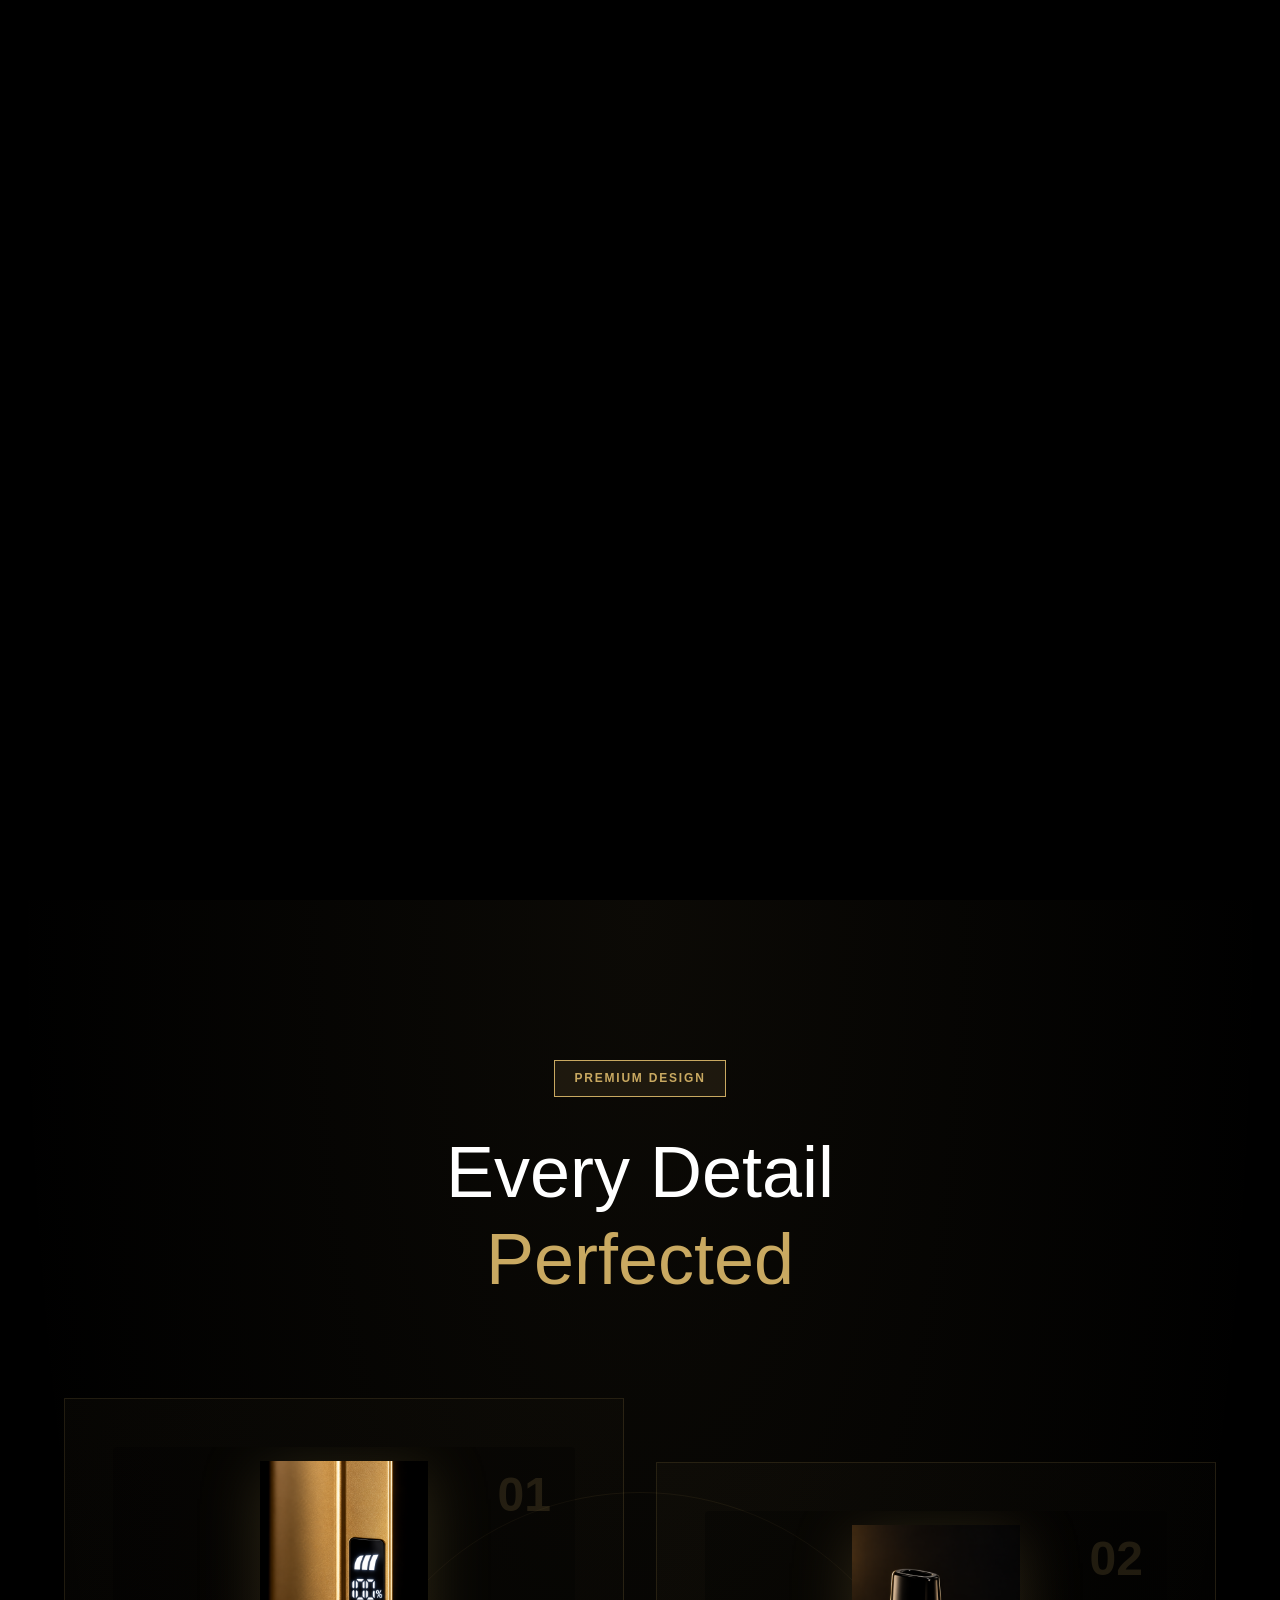
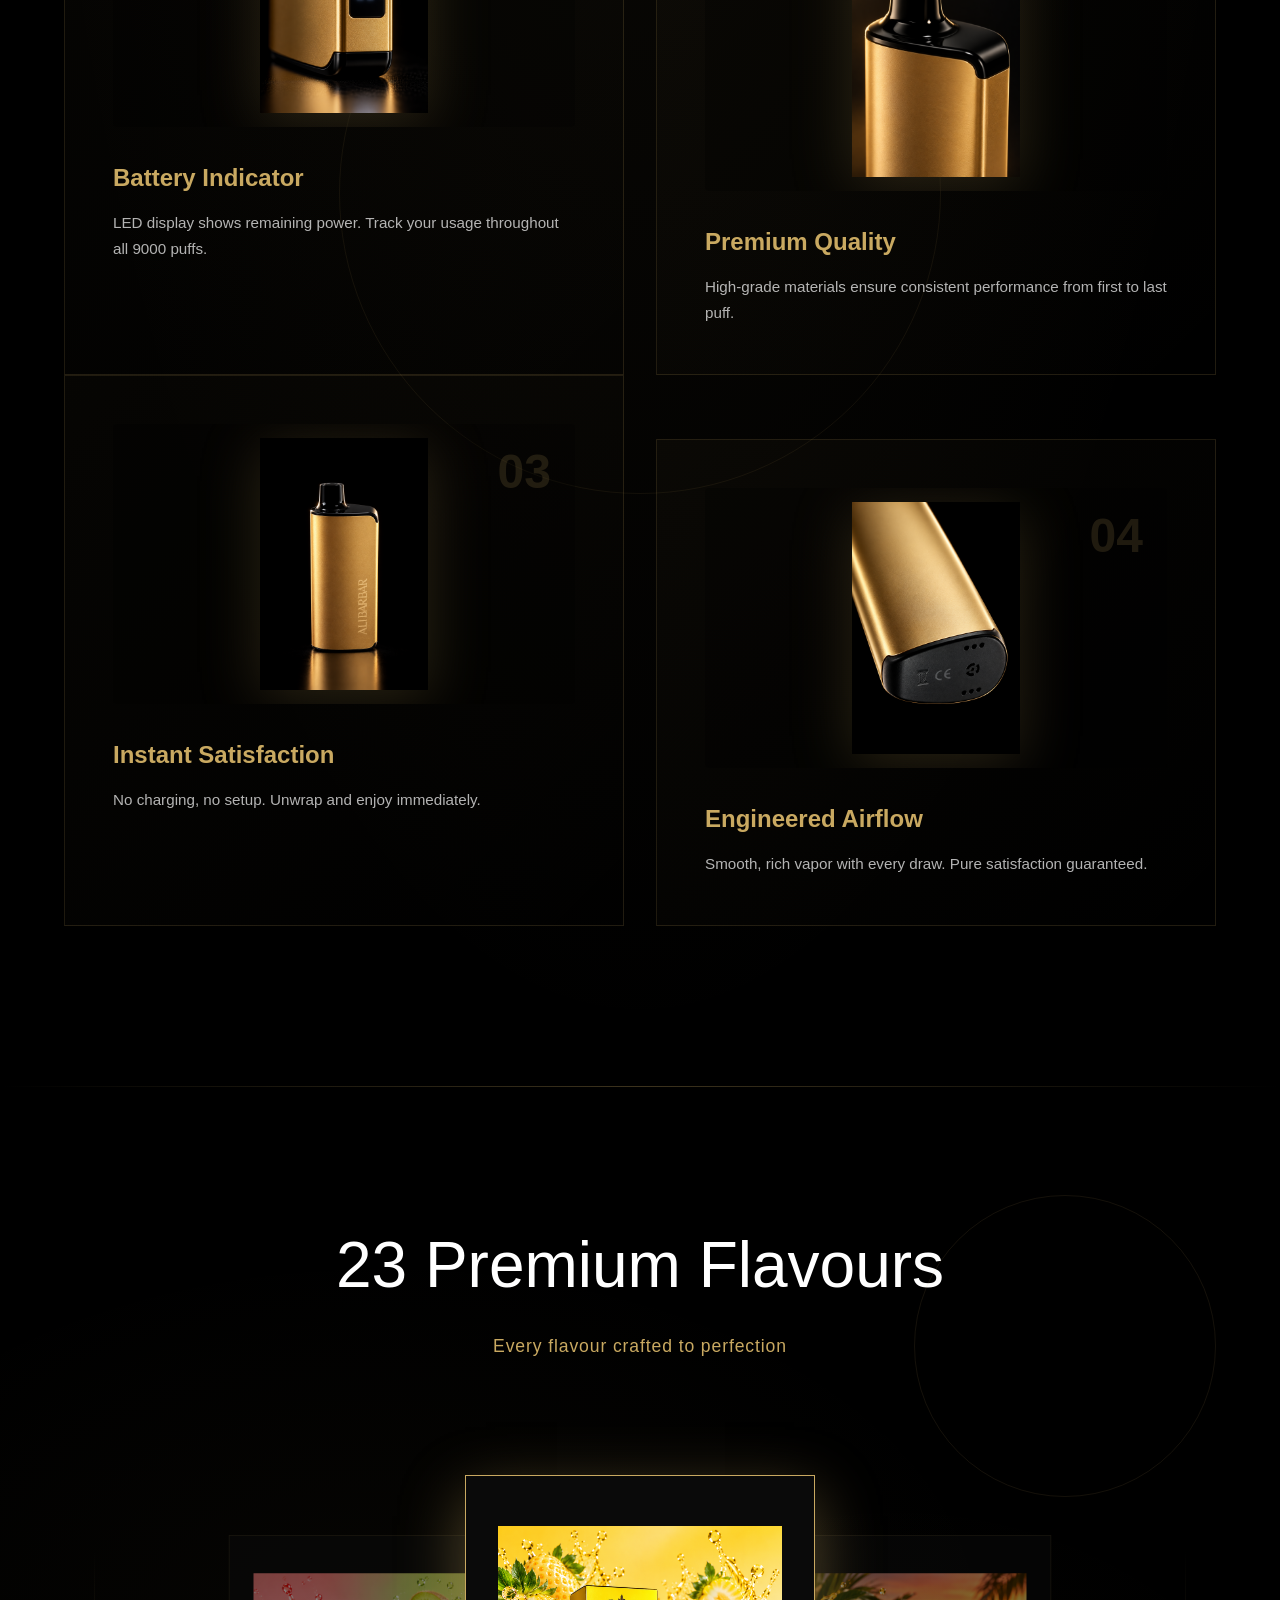
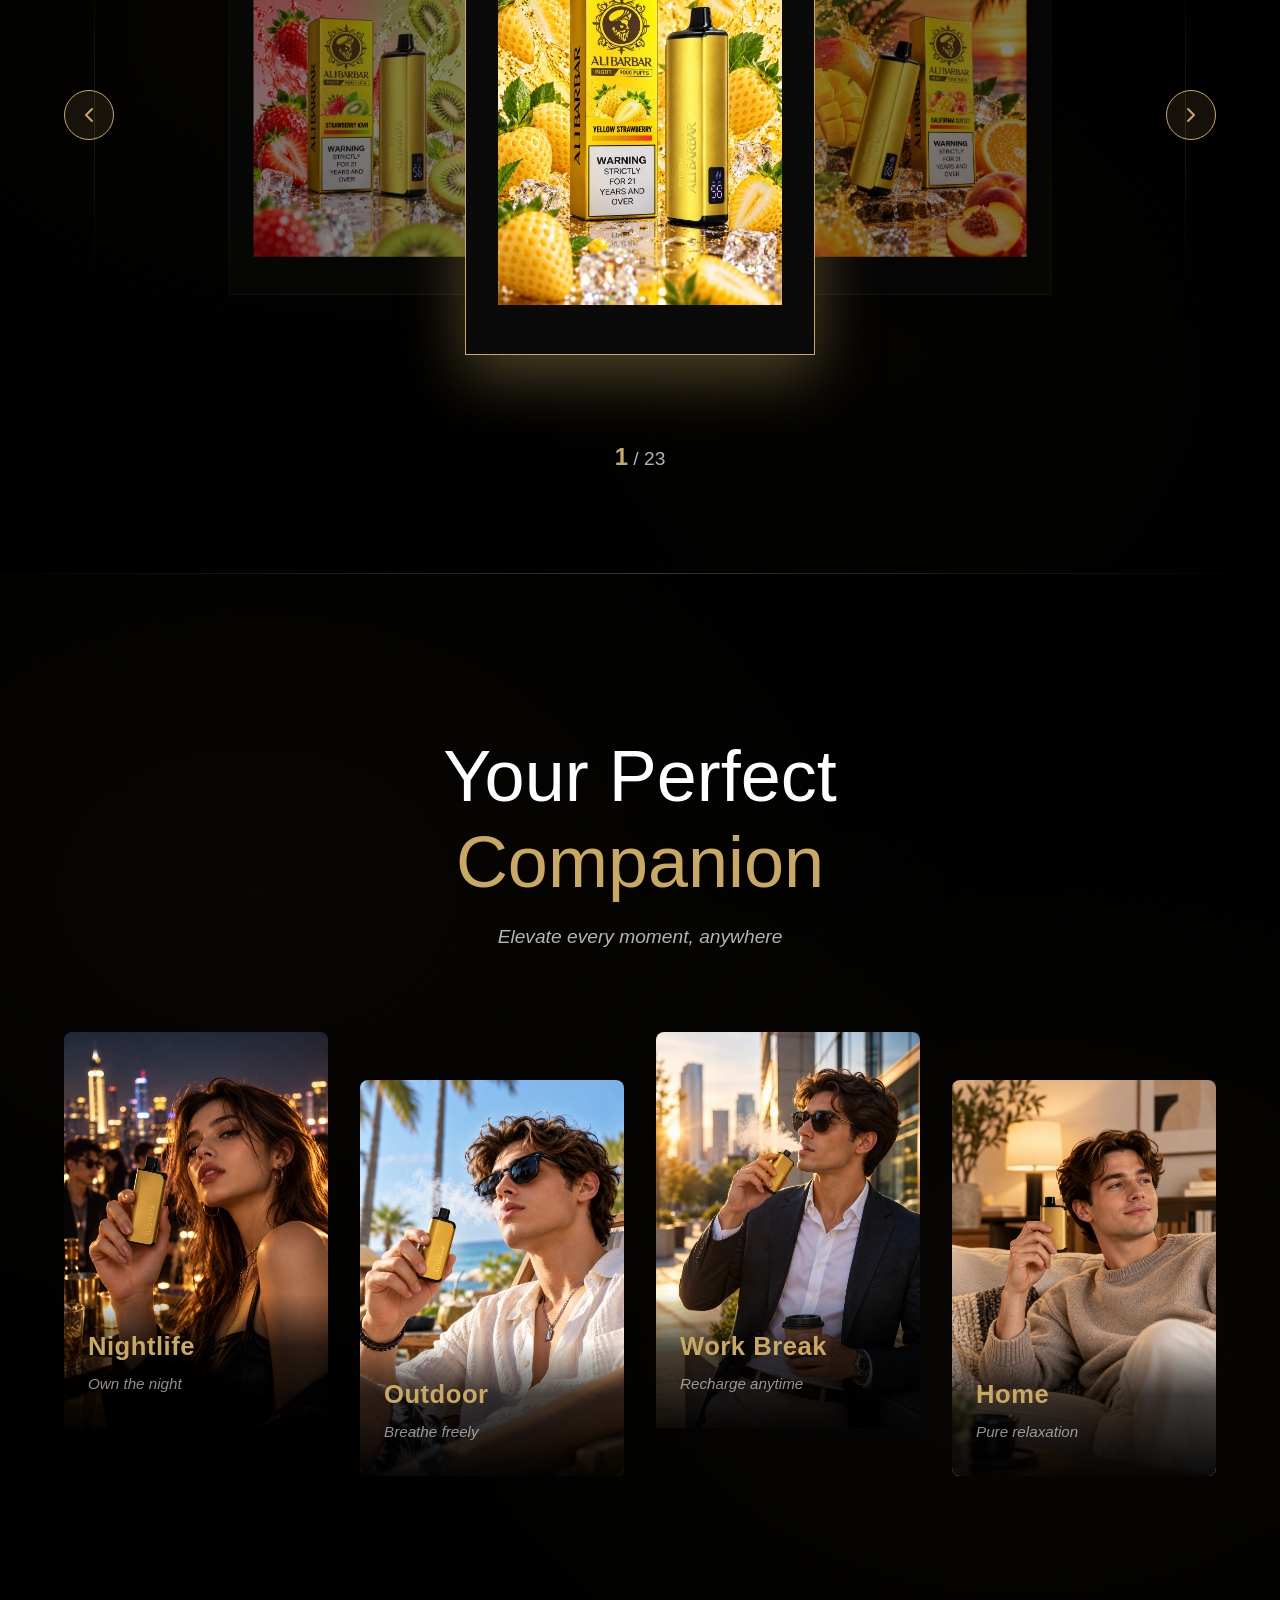
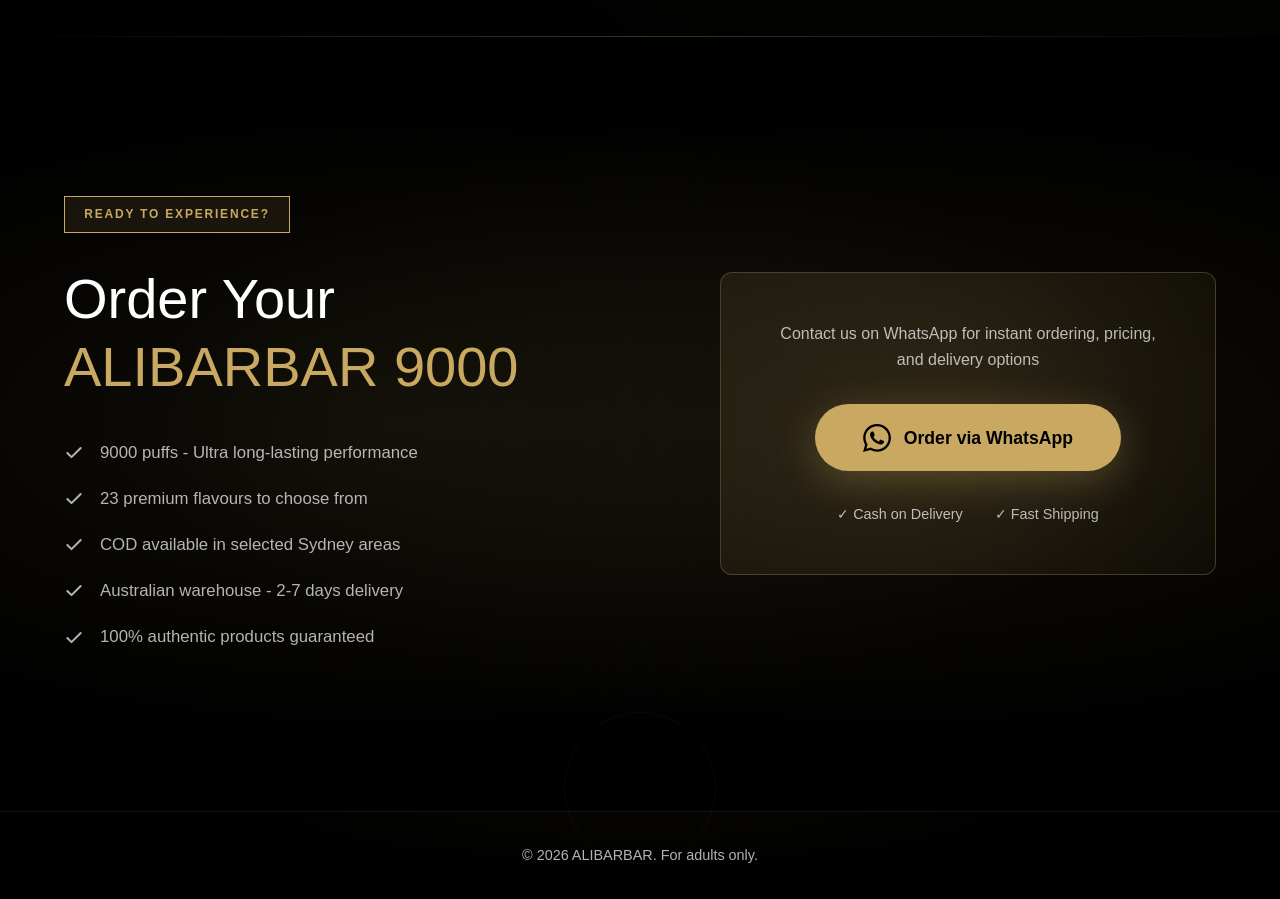
==== index.html @ 609c0290 "update: redesign navigation with all sections - Add IDs to design and order sections - Update nav li" ====
<!doctype html>
<html lang="en">
  <head>
    <meta charset="utf-8">
    <meta name="viewport" content="width=device-width, initial-scale=1">
    <meta name="theme-color" content="#000000">
    <meta name="description" content="ALIBARBAR 9000 - 9000 puffs, 22 flavours. Sydney delivery available.">
    <title>ALIBARBAR 9000</title>
    <link rel="icon" href="./assets/alibarbar-logo.svg" type="image/svg+xml">
    <link rel="stylesheet" href="./styles.css">
    <script src="./effects.js"></script>
    <script src="./script.js" defer></script>
  </head>
  <body>
    <!-- 开场视频遮罩 -->
    <div class="intro-screen" data-intro>
      <video class="intro-video" data-intro-video muted playsinline preload="auto">
        <source data-video-src type="video/mp4">
      </video>
    </div>

    <!-- 导航栏 -->
    <header class="header" data-header>
      <a class="logo" href="#top">
        <img src="./assets/alibarbar-logo.svg" alt="ALIBARBAR">
      </a>
      <nav class="nav" data-nav>
        <a href="#design">Design</a>
        <a href="#flavours">Flavours</a>
        <a href="#lifestyle">Lifestyle</a>
        <a href="#order">Order</a>
      </nav>
      <a class="btn-header" href="https://wa.me/" target="_blank" rel="noopener">
        Order Now
      </a>
      <button class="nav-toggle" data-nav-toggle aria-label="Menu">
        <span></span>
        <span></span>
        <span></span>
      </button>
    </header>

    <main>
      <!-- 首屏 - 视频定格背景 -->
      <section class="hero" id="top">
        <video class="hero-bg-video" data-hero-video muted playsinline loop>
          <source data-hero-src type="video/mp4">
        </video>

        <div class="hero-overlay"></div>
        <div class="hero-content">
          <div class="hero-left">
            <h1>
              <span class="brand">ALIBARBAR</span>
              <span class="model">9000</span>
            </h1>
            <p class="tagline">Experience 9000 puffs of pure satisfaction.<br>23 premium flavours. Zero maintenance.</p>
            <div class="hero-actions">
              <a class="btn-primary" href="https://wa.me/" target="_blank" rel="noopener" data-track="hero">
                <svg width="20" height="20" viewBox="0 0 24 24" fill="none">
                  <path d="M17.472 14.382c-.297-.149-1.758-.867-2.03-.967-.273-.099-.471-.148-.67.15-.197.297-.767.966-.94 1.164-.173.199-.347.223-.644.075-.297-.15-1.255-.463-2.39-1.475-.883-.788-1.48-1.761-1.653-2.059-.173-.297-.018-.458.13-.606.134-.133.298-.347.446-.52.149-.174.198-.298.298-.497.099-.198.05-.371-.025-.52-.075-.149-.669-1.612-.916-2.207-.242-.579-.487-.5-.669-.51-.173-.008-.371-.01-.57-.01-.198 0-.52.074-.792.372-.272.297-1.04 1.016-1.04 2.479 0 1.462 1.065 2.875 1.213 3.074.149.198 2.096 3.2 5.077 4.487.709.306 1.262.489 1.694.625.712.227 1.36.195 1.871.118.571-.085 1.758-.719 2.006-1.413.248-.694.248-1.289.173-1.413-.074-.124-.272-.198-.57-.347m-5.421 7.403h-.004a9.87 9.87 0 01-5.031-1.378l-.361-.214-3.741.982.998-3.648-.235-.374a9.86 9.86 0 01-1.51-5.26c.001-5.45 4.436-9.884 9.888-9.884 2.64 0 5.122 1.03 6.988 2.898a9.825 9.825 0 012.893 6.994c-.003 5.45-4.437 9.884-9.885 9.884m8.413-18.297A11.815 11.815 0 0012.05 0C5.495 0 .16 5.335.157 11.892c0 2.096.547 4.142 1.588 5.945L.057 24l6.305-1.654a11.882 11.882 0 005.683 1.448h.005c6.554 0 11.89-5.335 11.893-11.893a11.821 11.821 0 00-3.48-8.413z" fill="currentColor"/>
                </svg>
                Order via WhatsApp
              </a>
            </div>
            <div class="hero-stats">
              <div><strong>Ready</strong> to Use</div>
              <div><strong>Premium</strong> Quality</div>
              <div><strong>Sydney</strong> Delivery</div>
            </div>
          </div>
        </div>
      </section>

      <!-- 产品设计展示 -->
      <section class="product-design" id="design">
        <div class="container">
          <div class="design-intro">
            <span class="design-badge">Premium Design</span>
            <h2>Every Detail<br><span class="text-gold">Perfected</span></h2>
          </div>

          <div class="design-showcase">
            <div class="design-item" data-design="1">
              <div class="design-image">
                <img src="./assets/微信图片_20260929164915_116_4.png" alt="Battery Display">
                <div class="design-number">01</div>
              </div>
              <div class="design-info">
                <h3>Battery Indicator</h3>
                <p>LED display shows remaining power. Track your usage throughout all 9000 puffs.</p>
              </div>
            </div>

            <div class="design-item" data-design="2">
              <div class="design-image">
                <img src="./assets/微信图片_20260929165903_122_4.png" alt="Premium Materials">
                <div class="design-number">02</div>
              </div>
              <div class="design-info">
                <h3>Premium Quality</h3>
                <p>High-grade materials ensure consistent performance from first to last puff.</p>
              </div>
            </div>

            <div class="design-item" data-design="3">
              <div class="design-image">
                <img src="./assets/微信图片_20260929170140_124_4.png" alt="Ready to Use">
                <div class="design-number">03</div>
              </div>
              <div class="design-info">
                <h3>Instant Satisfaction</h3>
                <p>No charging, no setup. Unwrap and enjoy immediately.</p>
              </div>
            </div>

            <div class="design-item" data-design="4">
              <div class="design-image">
                <img src="./assets/微信图片_20260929170350_125_4.png" alt="Smooth Experience">
                <div class="design-number">04</div>
              </div>
              <div class="design-info">
                <h3>Engineered Airflow</h3>
                <p>Smooth, rich vapor with every draw. Pure satisfaction guaranteed.</p>
              </div>
            </div>
          </div>
        </div>
      </section>

      <!-- 口味展示 -->
      <section class="flavours" id="flavours">
        <div class="container">
          <div class="flavours-header">
            <h2>23 Premium Flavours</h2>
            <p>Every flavour crafted to perfection</p>
          </div>

          <div class="carousel" data-carousel>
            <button class="carousel-btn carousel-btn-prev" data-carousel-prev aria-label="Previous">
              <svg width="24" height="24" viewBox="0 0 24 24" fill="none">
                <path d="M15 18l-6-6 6-6" stroke="currentColor" stroke-width="2" stroke-linecap="round" stroke-linejoin="round"/>
              </svg>
            </button>

            <div class="carousel-track-container">
              <div class="carousel-track" data-carousel-track>
                <div class="carousel-slide"><img src="./assets/1.png" alt="Flavour 1"></div>
                <div class="carousel-slide"><img src="./assets/2.png" alt="Flavour 2"></div>
                <div class="carousel-slide"><img src="./assets/3.png" alt="Flavour 3"></div>
                <div class="carousel-slide"><img src="./assets/4.png" alt="Flavour 4"></div>
                <div class="carousel-slide"><img src="./assets/5.png" alt="Flavour 5"></div>
                <div class="carousel-slide"><img src="./assets/6.png" alt="Flavour 6"></div>
                <div class="carousel-slide"><img src="./assets/7.png" alt="Flavour 7"></div>
                <div class="carousel-slide"><img src="./assets/8.png" alt="Flavour 8"></div>
                <div class="carousel-slide"><img src="./assets/9.png" alt="Flavour 9"></div>
                <div class="carousel-slide"><img src="./assets/10.png" alt="Flavour 10"></div>
                <div class="carousel-slide"><img src="./assets/11.png" alt="Flavour 11"></div>
                <div class="carousel-slide"><img src="./assets/12.png" alt="Flavour 12"></div>
                <div class="carousel-slide"><img src="./assets/13.png" alt="Flavour 13"></div>
                <div class="carousel-slide"><img src="./assets/14.png" alt="Flavour 14"></div>
                <div class="carousel-slide"><img src="./assets/15.png" alt="Flavour 15"></div>
                <div class="carousel-slide"><img src="./assets/16.png" alt="Flavour 16"></div>
                <div class="carousel-slide"><img src="./assets/17.png" alt="Flavour 17"></div>
                <div class="carousel-slide"><img src="./assets/18.png" alt="Flavour 18"></div>
                <div class="carousel-slide"><img src="./assets/19.png" alt="Flavour 19"></div>
                <div class="carousel-slide"><img src="./assets/20.png" alt="Flavour 20"></div>
                <div class="carousel-slide"><img src="./assets/21.png" alt="Flavour 21"></div>
                <div class="carousel-slide"><img src="./assets/22.png" alt="Flavour 22"></div>
                <div class="carousel-slide"><img src="./assets/23.png" alt="Flavour 23"></div>
              </div>
            </div>

            <button class="carousel-btn carousel-btn-next" data-carousel-next aria-label="Next">
              <svg width="24" height="24" viewBox="0 0 24 24" fill="none">
                <path d="M9 18l6-6-6-6" stroke="currentColor" stroke-width="2" stroke-linecap="round" stroke-linejoin="round"/>
              </svg>
            </button>
          </div>

          <div class="carousel-counter" data-carousel-counter>
            <span data-current>1</span> / <span data-total>23</span>
          </div>
        </div>
      </section>

      <!-- 使用场景展示 -->
      <section class="lifestyle" id="lifestyle">
        <div class="container">
          <div class="lifestyle-header">
            <h2>Your Perfect<br><span class="text-gold">Companion</span></h2>
            <p>Elevate every moment, anywhere</p>
          </div>

          <div class="lifestyle-grid">
            <div class="lifestyle-card" data-scene="nightlife">
              <div class="lifestyle-image">
                <img src="./assets/夜生活.png" alt="Nightlife">
                <div class="lifestyle-overlay">
                  <h3>Nightlife</h3>
                  <p>Own the night</p>
                </div>
              </div>
            </div>

            <div class="lifestyle-card" data-scene="outdoor">
              <div class="lifestyle-image">
                <img src="./assets/户外.png" alt="Outdoor">
                <div class="lifestyle-overlay">
                  <h3>Outdoor</h3>
                  <p>Breathe freely</p>
                </div>
              </div>
            </div>

            <div class="lifestyle-card" data-scene="work">
              <div class="lifestyle-image">
                <img src="./assets/工作.png" alt="Work Break">
                <div class="lifestyle-overlay">
                  <h3>Work Break</h3>
                  <p>Recharge anytime</p>
                </div>
              </div>
            </div>

            <div class="lifestyle-card" data-scene="home">
              <div class="lifestyle-image">
                <img src="./assets/居家.png" alt="Home Relaxation">
                <div class="lifestyle-overlay">
                  <h3>Home</h3>
                  <p>Pure relaxation</p>
                </div>
              </div>
            </div>
          </div>
        </div>
      </section>

      <!-- 订购区 -->
      <section class="order-section" id="order">
        <div class="container">
          <div class="order-split">
            <div class="order-left">
              <span class="order-badge">Ready to Experience?</span>
              <h2>Order Your<br><span class="text-gold">ALIBARBAR 9000</span></h2>
              <ul class="order-features">
                <li>
                  <svg width="20" height="20" viewBox="0 0 20 20" fill="none">
                    <path d="M16.667 5L7.5 14.167 3.333 10" stroke="currentColor" stroke-width="2" stroke-linecap="round" stroke-linejoin="round"/>
                  </svg>
                  <span>9000 puffs - Ultra long-lasting performance</span>
                </li>
                <li>
                  <svg width="20" height="20" viewBox="0 0 20 20" fill="none">
                    <path d="M16.667 5L7.5 14.167 3.333 10" stroke="currentColor" stroke-width="2" stroke-linecap="round" stroke-linejoin="round"/>
                  </svg>
                  <span>23 premium flavours to choose from</span>
                </li>
                <li>
                  <svg width="20" height="20" viewBox="0 0 20 20" fill="none">
                    <path d="M16.667 5L7.5 14.167 3.333 10" stroke="currentColor" stroke-width="2" stroke-linecap="round" stroke-linejoin="round"/>
                  </svg>
                  <span>COD available in selected Sydney areas</span>
                </li>
                <li>
                  <svg width="20" height="20" viewBox="0 0 20 20" fill="none">
                    <path d="M16.667 5L7.5 14.167 3.333 10" stroke="currentColor" stroke-width="2" stroke-linecap="round" stroke-linejoin="round"/>
                  </svg>
                  <span>Australian warehouse - 2-7 days delivery</span>
                </li>
                <li>
                  <svg width="20" height="20" viewBox="0 0 20 20" fill="none">
                    <path d="M16.667 5L7.5 14.167 3.333 10" stroke="currentColor" stroke-width="2" stroke-linecap="round" stroke-linejoin="round"/>
                  </svg>
                  <span>100% authentic products guaranteed</span>
                </li>
              </ul>
            </div>

            <div class="order-right">
              <div class="order-cta-box">
                <p class="order-cta-text">Contact us on WhatsApp for instant ordering, pricing, and delivery options</p>
                <a class="btn-whatsapp" href="https://wa.me/" target="_blank" rel="noopener" data-track="cta">
                  <svg width="28" height="28" viewBox="0 0 24 24" fill="none">
                    <path d="M17.472 14.382c-.297-.149-1.758-.867-2.03-.967-.273-.099-.471-.148-.67.15-.197.297-.767.966-.94 1.164-.173.199-.347.223-.644.075-.297-.15-1.255-.463-2.39-1.475-.883-.788-1.48-1.761-1.653-2.059-.173-.297-.018-.458.13-.606.134-.133.298-.347.446-.52.149-.174.198-.298.298-.497.099-.198.05-.371-.025-.52-.075-.149-.669-1.612-.916-2.207-.242-.579-.487-.5-.669-.51-.173-.008-.371-.01-.57-.01-.198 0-.52.074-.792.372-.272.297-1.04 1.016-1.04 2.479 0 1.462 1.065 2.875 1.213 3.074.149.198 2.096 3.2 5.077 4.487.709.306 1.262.489 1.694.625.712.227 1.36.195 1.871.118.571-.085 1.758-.719 2.006-1.413.248-.694.248-1.289.173-1.413-.074-.124-.272-.198-.57-.347m-5.421 7.403h-.004a9.87 9.87 0 01-5.031-1.378l-.361-.214-3.741.982.998-3.648-.235-.374a9.86 9.86 0 01-1.51-5.26c.001-5.45 4.436-9.884 9.888-9.884 2.64 0 5.122 1.03 6.988 2.898a9.825 9.825 0 012.893 6.994c-.003 5.45-4.437 9.884-9.885 9.884m8.413-18.297A11.815 11.815 0 0012.05 0C5.495 0 .16 5.335.157 11.892c0 2.096.547 4.142 1.588 5.945L.057 24l6.305-1.654a11.882 11.882 0 005.683 1.448h.005c6.554 0 11.89-5.335 11.893-11.893a11.821 11.821 0 00-3.48-8.413z" fill="currentColor"/>
                  </svg>
                  Order via WhatsApp
                </a>
                <div class="order-trust-badges">
                  <span>✓ Cash on Delivery</span>
                  <span>✓ Fast Shipping</span>
                </div>
              </div>
            </div>
          </div>
        </div>
      </section>
    </main>

    <!-- 页脚 -->
    <footer class="footer">
      <p>&copy; <span data-year></span> ALIBARBAR. For adults only.</p>
    </footer>

    <!-- 浮动按钮 -->
    <a class="float-btn" href="https://wa.me/" target="_blank" rel="noopener" data-track="float">
      <svg width="28" height="28" viewBox="0 0 24 24" fill="none">
        <path d="M17.472 14.382c-.297-.149-1.758-.867-2.03-.967-.273-.099-.471-.148-.67.15-.197.297-.767.966-.94 1.164-.173.199-.347.223-.644.075-.297-.15-1.255-.463-2.39-1.475-.883-.788-1.48-1.761-1.653-2.059-.173-.297-.018-.458.13-.606.134-.133.298-.347.446-.52.149-.174.198-.298.298-.497.099-.198.05-.371-.025-.52-.075-.149-.669-1.612-.916-2.207-.242-.579-.487-.5-.669-.51-.173-.008-.371-.01-.57-.01-.198 0-.52.074-.792.372-.272.297-1.04 1.016-1.04 2.479 0 1.462 1.065 2.875 1.213 3.074.149.198 2.096 3.2 5.077 4.487.709.306 1.262.489 1.694.625.712.227 1.36.195 1.871.118.571-.085 1.758-.719 2.006-1.413.248-.694.248-1.289.173-1.413-.074-.124-.272-.198-.57-.347m-5.421 7.403h-.004a9.87 9.87 0 01-5.031-1.378l-.361-.214-3.741.982.998-3.648-.235-.374a9.86 9.86 0 01-1.51-5.26c.001-5.45 4.436-9.884 9.888-9.884 2.64 0 5.122 1.03 6.988 2.898a9.825 9.825 0 012.893 6.994c-.003 5.45-4.437 9.884-9.885 9.884m8.413-18.297A11.815 11.815 0 0012.05 0C5.495 0 .16 5.335.157 11.892c0 2.096.547 4.142 1.588 5.945L.057 24l6.305-1.654a11.882 11.882 0 005.683 1.448h.005c6.554 0 11.89-5.335 11.893-11.893a11.821 11.821 0 00-3.48-8.413z" fill="currentColor"/>
      </svg>
    </a>
  </body>
</html>
---- styles.css ----
/* ALIBARBAR 9000 - 简洁高转化落地页 */

* {
  box-sizing: border-box;
  margin: 0;
  padding: 0;
}

:root {
  --gold: #c9a961;
  --dark: #0a0a0a;
  --text: #ffffff;
  --text-dim: rgba(255, 255, 255, 0.7);
}

.text-gold {
  color: var(--gold);
}

html {
  scroll-behavior: smooth;
}

body {
  font-family: -apple-system, BlinkMacSystemFont, "Segoe UI", Roboto, sans-serif;
  background: var(--dark);
  color: var(--text);
  line-height: 1.6;
  overflow-x: hidden;
}

body.intro-active {
  overflow: hidden;
}

img {
  max-width: 100%;
  display: block;
}

a {
  text-decoration: none;
  color: inherit;
}

/* 开场视频 */
.intro-screen {
  position: fixed;
  inset: 0;
  z-index: 9999;
  background: #000;
  transition: opacity 0.8s ease;
}

.intro-screen.ended {
  opacity: 0;
  pointer-events: none;
}

.intro-video {
  width: 100%;
  height: 100%;
  object-fit: cover;
}

/* 导航栏 */
.header {
  position: fixed;
  top: 0;
  left: 0;
  right: 0;
  z-index: 100;
  background: transparent;
  backdrop-filter: none;
  border-bottom: none;
  padding: 1.5rem 5%;
  display: flex;
  align-items: center;
  justify-content: space-between;
  opacity: 0;
  transition: opacity 0.5s ease 0.3s, background 0.3s ease, backdrop-filter 0.3s ease;
}

/* 滚动后添加背景 */
.header.scrolled {
  background: rgba(10, 10, 10, 0.95);
  backdrop-filter: blur(10px);
  border-bottom: 1px solid rgba(201, 169, 97, 0.1);
}

body:not(.intro-active) .header {
  opacity: 1;
}

.logo img {
  height: 32px;
  filter: drop-shadow(0 2px 4px rgba(0, 0, 0, 0.5));
}

.nav {
  display: flex;
  gap: 2rem;
  margin: 0 auto;
}

.nav a {
  font-size: 0.95rem;
  color: rgba(255, 255, 255, 0.9);
  transition: color 0.2s;
  text-shadow: 0 1px 3px rgba(0, 0, 0, 0.5);
}

.nav a:hover {
  color: var(--gold);
}

.btn-header {
  padding: 0.7rem 1.5rem;
  background: var(--gold);
  color: #000;
  font-weight: 600;
  font-size: 0.9rem;
  border-radius: 4px;
  transition: all 0.2s;
  box-shadow: 0 2px 10px rgba(201, 169, 97, 0.3);
}

.btn-header:hover {
  background: #d4b76f;
  transform: translateY(-1px);
  box-shadow: 0 4px 15px rgba(201, 169, 97, 0.5);
}

.nav-toggle {
  display: none;
  flex-direction: column;
  gap: 5px;
  background: none;
  border: none;
  cursor: pointer;
}

.nav-toggle span {
  width: 24px;
  height: 2px;
  background: var(--text);
  transition: all 0.3s;
}

/* 首屏 */
.hero {
  min-height: 100vh;
  position: relative;
  display: flex;
  align-items: center;
  padding: 0 5%;
  overflow: hidden;
  background-color: #000;
  background-size: cover;
  background-position: center;
  background-repeat: no-repeat;
}

.hero-bg-video {
  display: none;
}
}

.hero-bg-video.loaded {
  opacity: 1;
}

.hero-overlay {
  position: absolute;
  inset: 0;
  background: linear-gradient(to right, rgba(0, 0, 0, 0.85) 0%, rgba(0, 0, 0, 0.4) 60%, transparent 100%);
  z-index: 2;
}

.hero-content {
  position: relative;
  z-index: 3;
  width: 100%;
  max-width: 1400px;
  margin: 0 auto;
  opacity: 0;
  transform: translateY(20px);
  transition: opacity 0.8s ease 0.5s, transform 0.8s ease 0.5s;
}

body:not(.intro-active) .hero-content {
  opacity: 1;
  transform: translateY(0);
}

.hero-left {
  max-width: 600px;
}

.hero h1 {
  margin-bottom: 1.5rem;
  line-height: 1;
}

.brand {
  display: block;
  font-size: clamp(1.8rem, 5vw, 3rem);
  font-weight: 300;
  letter-spacing: 0.1em;
  color: rgba(255, 255, 255, 0.85);
  text-shadow: 0 2px 10px rgba(0, 0, 0, 0.6);
}

.model {
  display: block;
  font-size: clamp(4rem, 10vw, 7rem);
  font-weight: 700;
  letter-spacing: -0.02em;
  color: var(--gold);
  text-shadow: 0 4px 20px rgba(201, 169, 97, 0.6);
}

.tagline {
  font-size: clamp(1rem, 2vw, 1.2rem);
  color: rgba(255, 255, 255, 0.9);
  margin-bottom: 2.5rem;
  line-height: 1.6;
  text-shadow: 0 2px 10px rgba(0, 0, 0, 0.5);
}

.hero-actions {
  margin-bottom: 3rem;
}

.btn-primary {
  display: inline-flex;
  align-items: center;
  gap: 0.8rem;
  padding: 1.2rem 2.5rem;
  background: var(--gold);
  color: #000;
  font-weight: 600;
  font-size: 1rem;
  border-radius: 4px;
  transition: all 0.3s;
  box-shadow: 0 4px 20px rgba(201, 169, 97, 0.3);
}

.btn-primary:hover {
  background: #d4b76f;
  transform: translateY(-2px);
  box-shadow: 0 6px 30px rgba(201, 169, 97, 0.4);
}

.btn-large {
  padding: 1.4rem 3rem;
  font-size: 1.1rem;
}

.hero-stats {
  display: flex;
  gap: 3rem;
  font-size: 0.95rem;
  padding: 0;
  background: transparent;
  backdrop-filter: none;
  border: none;
  border-radius: 0;
  max-width: max-content;
}

.hero-stats div {
  position: relative;
  padding-left: 1.5rem;
  color: rgba(255, 255, 255, 0.9);
}

.hero-stats div::before {
  content: '';
  position: absolute;
  left: 0;
  top: 50%;
  transform: translateY(-50%);
  width: 4px;
  height: 20px;
  background: var(--gold);
  border-radius: 2px;
}

.hero-stats strong {
  color: var(--gold);
  font-weight: 600;
}

/* 产品设计展示 */
.product-design {
  padding: 10rem 5%;
  background: radial-gradient(ellipse at 50% 0%, rgba(201, 169, 97, 0.06) 0%, transparent 70%),
              #000;
  position: relative;
  overflow: hidden;
}

.product-design::before {
  content: '';
  position: absolute;
  top: 50%;
  left: 50%;
  transform: translate(-50%, -50%);
  width: 600px;
  height: 600px;
  border: 1px solid rgba(201, 169, 97, 0.08);
  border-radius: 50%;
  pointer-events: none;
}

.design-intro {
  text-align: center;
  margin-bottom: 6rem;
}

.design-badge {
  display: inline-block;
  padding: 0.5rem 1.2rem;
  background: rgba(201, 169, 97, 0.1);
  border: 1px solid var(--gold);
  color: var(--gold);
  font-size: 0.75rem;
  font-weight: 700;
  text-transform: uppercase;
  letter-spacing: 0.15em;
  margin-bottom: 2rem;
}

.design-intro h2 {
  font-size: clamp(3rem, 6vw, 4.5rem);
  font-weight: 300;
  line-height: 1.2;
}

.design-showcase {
  display: grid;
  grid-template-columns: repeat(12, 1fr);
  gap: 2rem;
  max-width: 1400px;
  margin: 0 auto;
}

/* 错位布局 - 更有创意 */
.design-item:nth-child(1) {
  grid-column: 1 / 7;
  grid-row: 1;
}

.design-item:nth-child(2) {
  grid-column: 7 / 13;
  grid-row: 1;
  margin-top: 4rem;
}

.design-item:nth-child(3) {
  grid-column: 1 / 7;
  grid-row: 2;
  margin-top: -2rem;
}

.design-item:nth-child(4) {
  grid-column: 7 / 13;
  grid-row: 2;
  margin-top: 2rem;
}

@media (max-width: 768px) {
  .design-showcase {
    grid-template-columns: 1fr !important;
    gap: 2rem !important;
  }

  .design-item:nth-child(1),
  .design-item:nth-child(2),
  .design-item:nth-child(3),
  .design-item:nth-child(4) {
    grid-column: 1 !important;
    grid-row: auto !important;
    margin-top: 0 !important;
  }
}

.design-item {
  position: relative;
  padding: 3rem;
  background: linear-gradient(135deg, rgba(201, 169, 97, 0.03) 0%, transparent 100%);
  border: 1px solid rgba(201, 169, 97, 0.15);
  transition: all 0.5s cubic-bezier(0.4, 0, 0.2, 1);
}

.design-item:nth-child(1) { transition-delay: 0s; }
.design-item:nth-child(2) { transition-delay: 0.1s; }
.design-item:nth-child(3) { transition-delay: 0.2s; }
.design-item:nth-child(4) { transition-delay: 0.3s; }

.design-item::before {
  content: '';
  position: absolute;
  top: -1px;
  left: -1px;
  right: -1px;
  bottom: -1px;
  background: linear-gradient(135deg, var(--gold), transparent);
  opacity: 0;
  transition: opacity 0.5s;
  z-index: -1;
}

.design-item:hover::before {
  opacity: 0.1;
}

.design-item:hover {
  transform: translateY(-10px);
  border-color: var(--gold);
  box-shadow: 0 20px 60px rgba(201, 169, 97, 0.2);
}

.design-image {
  position: relative;
  margin-bottom: 2rem;
  height: 280px;
  display: flex;
  align-items: center;
  justify-content: center;
  background: rgba(0, 0, 0, 0.3);
  border-radius: 4px;
  overflow: hidden;
}

.design-image img {
  max-width: 90%;
  max-height: 90%;
  object-fit: contain;
  filter: drop-shadow(0 10px 30px rgba(201, 169, 97, 0.2));
  transition: transform 0.5s ease;
}

.design-item:hover .design-image img {
  transform: scale(1.05);
}

.design-number {
  position: absolute;
  top: 1.5rem;
  right: 1.5rem;
  font-size: 3rem;
  font-weight: 700;
  color: var(--gold);
  opacity: 0.15;
  font-family: 'Arial Black', sans-serif;
  line-height: 1;
}

.design-info h3 {
  font-size: 1.5rem;
  color: var(--gold);
  margin-bottom: 0.8rem;
  font-weight: 600;
}

.design-info p {
  color: var(--text-dim);
  line-height: 1.7;
  font-size: 0.95rem;
}

/* 口味展示 */
.flavours {
  padding: 8rem 5% 6rem;
  background: radial-gradient(ellipse at 30% 50%, rgba(201, 169, 97, 0.03) 0%, transparent 50%),
              radial-gradient(ellipse at 70% 80%, rgba(201, 169, 97, 0.02) 0%, transparent 40%),
              #000;
  position: relative;
}

.flavours::before {
  content: '';
  position: absolute;
  top: 0;
  left: 0;
  right: 0;
  height: 1px;
  background: linear-gradient(90deg, transparent, var(--gold), transparent);
  opacity: 0.3;
}

.flavours::after {
  content: '';
  position: absolute;
  top: 10%;
  right: 5%;
  width: 300px;
  height: 300px;
  border: 1px solid rgba(201, 169, 97, 0.1);
  border-radius: 50%;
  pointer-events: none;
}

.container {
  max-width: 1400px;
  margin: 0 auto;
}

.flavours-header {
  text-align: center;
  margin-bottom: 5rem;
}

.flavours-header h2 {
  font-size: clamp(2.5rem, 5vw, 4rem);
  font-weight: 300;
  margin-bottom: 1rem;
  color: var(--text);
}

.flavours-header p {
  color: var(--gold);
  font-size: 1.1rem;
  letter-spacing: 0.05em;
}

/* 轮播容器 */
.carousel {
  position: relative;
  max-width: 1200px;
  margin: 0 auto;
  padding: 0 80px;
}

.carousel::before,
.carousel::after {
  content: '';
  position: absolute;
  width: 1px;
  height: 60%;
  background: linear-gradient(180deg, transparent, rgba(201, 169, 97, 0.15), transparent);
  top: 20%;
}

.carousel::before {
  left: 30px;
}

.carousel::after {
  right: 30px;
}

.carousel-track-container {
  position: relative;
  height: 550px;
  display: flex;
  align-items: center;
  justify-content: center;
}

.carousel-track {
  position: relative;
  width: 100%;
  height: 100%;
  display: flex;
  align-items: center;
  justify-content: center;
}

.carousel-slide {
  position: absolute;
  left: 50%;
  top: 50%;
  width: 350px;
  height: 480px;
  display: flex;
  align-items: center;
  justify-content: center;
  padding: 2rem;
  background: var(--dark);
  border: 1px solid rgba(201, 169, 97, 0.2);
  transition: all 0.5s cubic-bezier(0.4, 0, 0.2, 1);
  opacity: 0;
  transform: translate(-50%, -50%) scale(0.6);
  pointer-events: none;
  z-index: 0;
}

/* 中间激活的slide */
.carousel-slide.active {
  opacity: 1;
  transform: translate(-50%, -50%) scale(1);
  border-color: var(--gold);
  box-shadow: 0 20px 60px rgba(201, 169, 97, 0.4);
  z-index: 3;
  pointer-events: auto;
}

/* 左边的slide */
.carousel-slide.prev {
  opacity: 0.5;
  transform: translate(calc(-50% - 280px), -50%) scale(0.75);
  z-index: 2;
}

/* 右边的slide */
.carousel-slide.next {
  opacity: 0.5;
  transform: translate(calc(-50% + 280px), -50%) scale(0.75);
  z-index: 2;
}

.carousel-slide img {
  width: 100%;
  height: 100%;
  object-fit: contain;
}

/* 左右箭头按钮 */
.carousel-btn {
  position: absolute;
  top: 50%;
  transform: translateY(-50%);
  width: 50px;
  height: 50px;
  background: rgba(201, 169, 97, 0.1);
  border: 1px solid var(--gold);
  border-radius: 50%;
  display: flex;
  align-items: center;
  justify-content: center;
  cursor: pointer;
  transition: all 0.3s;
  z-index: 10;
  color: var(--gold);
}

.carousel-btn:hover {
  background: var(--gold);
  color: #000;
  transform: translateY(-50%) scale(1.1);
}

.carousel-btn-prev {
  left: 0;
}

.carousel-btn-next {
  right: 0;
}

/* 计数器 */
.carousel-counter {
  text-align: center;
  margin-top: 3rem;
  font-size: 1.2rem;
  color: var(--text-dim);
}

.carousel-counter [data-current] {
  color: var(--gold);
  font-weight: 700;
  font-size: 1.5rem;
}

/* 产品特点 */
.features {
  padding: 8rem 5%;
  background: linear-gradient(135deg, rgba(201, 169, 97, 0.02) 0%, transparent 50%, rgba(201, 169, 97, 0.02) 100%),
              radial-gradient(circle at 80% 20%, rgba(201, 169, 97, 0.05) 0%, transparent 40%),
              var(--dark);
  position: relative;
}

.features::before {
  content: '';
  position: absolute;
  top: 50%;
  left: 10%;
  width: 200px;
  height: 200px;
  border: 1px solid rgba(201, 169, 97, 0.08);
  border-radius: 50%;
  transform: translateY(-50%);
}

.features-grid {
  display: grid;
  grid-template-columns: repeat(auto-fit, minmax(280px, 1fr));
  gap: 0;
  max-width: 1200px;
  margin: 0 auto;
}

.feature-item {
  padding: 4rem 2.5rem;
  text-align: center;
  border: 1px solid rgba(201, 169, 97, 0.15);
  border-right: none;
  background: rgba(0, 0, 0, 0.5);
  transition: all 0.4s;
  position: relative;
}

.feature-item:last-child {
  border-right: 1px solid rgba(201, 169, 97, 0.15);
}

.feature-item:hover {
  background: rgba(201, 169, 97, 0.05);
  transform: translateY(-5px);
  z-index: 2;
  border-color: var(--gold);
}

.feature-highlight {
  background: rgba(201, 169, 97, 0.08);
  border-color: var(--gold);
}

.feature-number {
  font-size: clamp(3.5rem, 8vw, 5rem);
  font-weight: 700;
  color: var(--gold);
  line-height: 1;
  margin-bottom: 0.5rem;
}

.feature-label {
  font-size: 1.2rem;
  font-weight: 600;
  color: var(--text);
  margin-bottom: 1.5rem;
  text-transform: uppercase;
  letter-spacing: 0.1em;
}

.feature-item p {
  color: var(--text-dim);
  line-height: 1.7;
  font-size: 0.95rem;
}

/* 使用场景展示 */
.lifestyle {
  padding: 10rem 5%;
  background:
    radial-gradient(ellipse at 20% 30%, rgba(201, 169, 97, 0.04) 0%, transparent 50%),
    radial-gradient(ellipse at 80% 70%, rgba(201, 169, 97, 0.04) 0%, transparent 50%),
    #000;
  position: relative;
  overflow: hidden;
}

.lifestyle::before {
  content: '';
  position: absolute;
  top: 0;
  left: 0;
  right: 0;
  height: 1px;
  background: linear-gradient(90deg, transparent, var(--gold), transparent);
  opacity: 0.3;
}

.lifestyle-header {
  text-align: center;
  margin-bottom: 5rem;
}

.lifestyle-header h2 {
  font-size: clamp(3rem, 6vw, 4.5rem);
  font-weight: 300;
  line-height: 1.2;
  margin-bottom: 1rem;
}

.lifestyle-header p {
  color: var(--text-dim);
  font-size: 1.2rem;
  font-style: italic;
}

.lifestyle-grid {
  display: grid;
  grid-template-columns: repeat(4, 1fr);
  gap: 2rem;
  max-width: 1400px;
  margin: 0 auto;
}

.lifestyle-card {
  position: relative;
  overflow: hidden;
  border-radius: 8px;
  cursor: pointer;
  transition: transform 0.5s cubic-bezier(0.4, 0, 0.2, 1);
}

.lifestyle-card:hover {
  transform: translateY(-10px);
}

/* 错位高度效果 */
.lifestyle-card:nth-child(2) {
  margin-top: 3rem;
}

.lifestyle-card:nth-child(4) {
  margin-top: 3rem;
}

.lifestyle-image {
  position: relative;
  width: 100%;
  aspect-ratio: 2/3;
  overflow: hidden;
}

.lifestyle-image img {
  width: 100%;
  height: 100%;
  object-fit: cover;
  transition: transform 0.6s ease;
}

.lifestyle-card:hover .lifestyle-image img {
  transform: scale(1.1);
}

.lifestyle-overlay {
  position: absolute;
  bottom: 0;
  left: 0;
  right: 0;
  padding: 2rem 1.5rem;
  background: linear-gradient(to top, rgba(0, 0, 0, 0.95) 0%, rgba(0, 0, 0, 0.7) 60%, transparent 100%);
  transform: translateY(0);
  transition: all 0.4s ease;
}

.lifestyle-card:hover .lifestyle-overlay {
  padding-bottom: 2.5rem;
}

.lifestyle-overlay h3 {
  font-size: 1.6rem;
  color: var(--gold);
  margin-bottom: 0.3rem;
  font-weight: 600;
  letter-spacing: 0.02em;
}

.lifestyle-overlay p {
  color: var(--text-dim);
  font-size: 0.95rem;
  font-style: italic;
  opacity: 0.8;
}

/* 订购区 - 分屏式设计 */
.order-section {
  padding: 10rem 5%;
  background:
    radial-gradient(ellipse at 30% 50%, rgba(201, 169, 97, 0.08) 0%, transparent 60%),
    radial-gradient(ellipse at 70% 50%, rgba(201, 169, 97, 0.08) 0%, transparent 60%),
    #000;
  position: relative;
  overflow: hidden;
}

.order-section::before {
  content: '';
  position: absolute;
  top: 0;
  left: 0;
  right: 0;
  height: 1px;
  background: linear-gradient(90deg, transparent, var(--gold), transparent);
  opacity: 0.3;
}

.order-split {
  display: grid;
  grid-template-columns: 1fr 1fr;
  gap: 6rem;
  align-items: center;
  max-width: 1400px;
  margin: 0 auto;
}

.order-left {
  padding-right: 2rem;
}

.order-badge {
  display: inline-block;
  padding: 0.5rem 1.2rem;
  background: rgba(201, 169, 97, 0.1);
  border: 1px solid var(--gold);
  color: var(--gold);
  font-size: 0.75rem;
  font-weight: 700;
  text-transform: uppercase;
  letter-spacing: 0.15em;
  margin-bottom: 2rem;
}

.order-left h2 {
  font-size: clamp(2.5rem, 5vw, 3.5rem);
  font-weight: 300;
  line-height: 1.2;
  margin-bottom: 2.5rem;
}

.order-features {
  list-style: none;
  padding: 0;
  margin: 0;
  display: flex;
  flex-direction: column;
  gap: 1.2rem;
}

.order-features li {
  display: flex;
  align-items: center;
  gap: 1rem;
  color: var(--text-dim);
  font-size: 1.05rem;
}

.order-features svg {
  flex-shrink: 0;
  stroke: var(--gold);
}

.order-right {
  padding-left: 2rem;
}

.order-cta-box {
  background: linear-gradient(135deg, rgba(201, 169, 97, 0.08) 0%, rgba(201, 169, 97, 0.02) 100%);
  border: 1px solid rgba(201, 169, 97, 0.3);
  border-radius: 12px;
  padding: 3rem;
  text-align: center;
  position: relative;
  overflow: hidden;
}

.order-cta-box::before {
  content: '';
  position: absolute;
  top: -50%;
  left: -50%;
  width: 200%;
  height: 200%;
  background: radial-gradient(circle, rgba(201, 169, 97, 0.1) 0%, transparent 70%);
  animation: pulse-rotate 8s linear infinite;
  z-index: 0;
}

@keyframes pulse-rotate {
  0% { transform: rotate(0deg); }
  100% { transform: rotate(360deg); }
}

.order-cta-text {
  position: relative;
  z-index: 1;
  color: var(--text-dim);
  font-size: 1rem;
  margin-bottom: 2rem;
  line-height: 1.6;
}

.btn-whatsapp {
  position: relative;
  z-index: 1;
  display: inline-flex;
  align-items: center;
  gap: 0.8rem;
  padding: 1.2rem 3rem;
  background: var(--gold);
  color: #000;
  font-weight: 700;
  font-size: 1.1rem;
  text-decoration: none;
  border-radius: 50px;
  transition: all 0.3s ease;
  box-shadow: 0 10px 40px rgba(201, 169, 97, 0.3);
  margin-bottom: 2rem;
}

.btn-whatsapp:hover {
  transform: translateY(-3px);
  box-shadow: 0 15px 50px rgba(201, 169, 97, 0.5);
  background: #d4b76f;
}

.btn-whatsapp svg {
  flex-shrink: 0;
}

.order-trust-badges {
  position: relative;
  z-index: 1;
  display: flex;
  justify-content: center;
  gap: 2rem;
  font-size: 0.9rem;
  color: var(--text-dim);
}

.order-trust-badges span {
  display: flex;
  align-items: center;
  gap: 0.3rem;
}

/* 页脚 */
.footer {
  padding: 2rem 5%;
  background: radial-gradient(ellipse at top, rgba(201, 169, 97, 0.03) 0%, transparent 50%),
              #000;
  text-align: center;
  border-top: 1px solid rgba(201, 169, 97, 0.1);
  color: var(--text-dim);
  font-size: 0.9rem;
  position: relative;
}

.footer::before {
  content: '';
  position: absolute;
  top: -100px;
  left: 50%;
  transform: translateX(-50%);
  width: 150px;
  height: 150px;
  border: 1px solid rgba(201, 169, 97, 0.05);
  border-radius: 50%;
  pointer-events: none;
}

/* 浮动按钮 */
.float-btn {
  position: fixed;
  bottom: 2rem;
  right: 2rem;
  z-index: 99;
  width: 60px;
  height: 60px;
  background: var(--gold);
  border-radius: 50%;
  display: flex;
  align-items: center;
  justify-content: center;
  box-shadow: 0 4px 20px rgba(201, 169, 97, 0.4);
  transition: all 0.3s;
}

.float-btn:hover {
  transform: scale(1.1);
  box-shadow: 0 6px 30px rgba(201, 169, 97, 0.5);
}

.float-btn svg {
  color: #000;
}

/* 响应式 */
@media (max-width: 768px) {
  .nav {
    position: fixed;
    top: 65px;
    left: 0;
    right: 0;
    background: rgba(0, 0, 0, 0.98);
    flex-direction: column;
    gap: 0;
    padding: 1rem 0;
    display: none;
    margin: 0;
  }

  .header.open .nav {
    display: flex;
  }

  .nav a {
    padding: 1rem 5%;
  }

  .btn-header {
    display: none;
  }

  .nav-toggle {
    display: flex;
  }

  .header.open .nav-toggle span:nth-child(1) {
    transform: translateY(7px) rotate(45deg);
  }

  .header.open .nav-toggle span:nth-child(2) {
    opacity: 0;
  }

  .header.open .nav-toggle span:nth-child(3) {
    transform: translateY(-7px) rotate(-45deg);
  }

  .hero {
    padding: 0 5%;
    align-items: flex-end;
    padding-bottom: 6rem;
  }

  .hero-overlay {
    background: linear-gradient(to top, rgba(0, 0, 0, 0.9) 0%, rgba(0, 0, 0, 0.5) 50%, transparent 100%);
  }

  .hero-left {
    max-width: 100%;
  }

  .hero-stats {
    flex-direction: column;
    gap: 1rem;
    width: 100%;
    max-width: 100%;
  }

  /* 移动端轮播调整 */
  .carousel {
    padding: 0 60px;
  }

  .carousel-track-container {
    height: 450px;
  }

  .carousel-slide {
    width: 280px;
    height: 400px;
    padding: 0.8rem;
  }

  .carousel-slide.active {
    transform: translate(-50%, -50%) scale(1);
  }

  .carousel-slide.prev {
    transform: translate(calc(-50% - 200px), -50%) scale(0.7);
  }

  .carousel-slide.next {
    transform: translate(calc(-50% + 200px), -50%) scale(0.7);
  }

  .carousel-btn {
    width: 45px;
    height: 45px;
  }

  .carousel-btn svg {
    width: 20px;
    height: 20px;
  }

  .features-grid {
    grid-template-columns: 1fr;
  }

  .feature-item {
    border-right: 1px solid rgba(201, 169, 97, 0.15);
    border-bottom: none;
  }

  .feature-item:last-child {
    border-bottom: 1px solid rgba(201, 169, 97, 0.15);
  }

  /* 产品设计响应式 */
  .product-design {
    padding: 6rem 5%;
  }

  .design-showcase {
    grid-template-columns: 1fr;
    gap: 2rem;
  }

  .design-item:nth-child(1),
  .design-item:nth-child(2),
  .design-item:nth-child(3),
  .design-item:nth-child(4) {
    grid-column: 1;
    margin-top: 0 !important;
  }

  .design-item {
    padding: 2rem;
  }

  .design-image {
    height: 240px;
  }

  .design-number {
    font-size: 2rem;
    top: 1rem;
    right: 1rem;
  }

  /* 使用场景响应式 */
  .lifestyle {
    padding: 6rem 5%;
  }

  .lifestyle-header h2 {
    font-size: 2.5rem;
  }

  .lifestyle-grid {
    grid-template-columns: 1fr;
    gap: 2rem;
  }

  .lifestyle-card:nth-child(2),
  .lifestyle-card:nth-child(4) {
    margin-top: 0;
  }

  .lifestyle-image {
    aspect-ratio: 3/4;
  }

  .lifestyle-overlay h3 {
    font-size: 1.5rem;
  }

  /* 订购区响应式 */
  .order-split {
    grid-template-columns: 1fr;
    gap: 3rem;
  }

  .order-left,
  .order-right {
    padding: 0;
  }

  .order-left h2 {
    font-size: 2rem;
  }

  .order-features {
    gap: 1rem;
  }

  .order-features li {
    font-size: 0.95rem;
  }

  .order-cta-box {
    padding: 2.5rem 2rem;
  }

  .btn-whatsapp {
    padding: 1rem 2rem;
    font-size: 1rem;
    width: 100%;
    justify-content: center;
  }

  .order-trust-badges {
    flex-direction: column;
    gap: 0.8rem;
  }

  .order-box {
    padding: 3rem 2rem;
  }

  .order-trust {
    flex-direction: column;
    gap: 1rem;
  }

  .float-btn {
    width: 55px;
    height: 55px;
    bottom: 1.5rem;
    right: 1.5rem;
  }

  .float-btn svg {
    width: 26px;
    height: 26px;
  }
}

@media (max-width: 480px) {
  .brand {
    font-size: 1.5rem;
  }

  .model {
    font-size: 3.5rem;
  }

  .btn-primary {
    width: 100%;
    justify-content: center;
  }
}

/* ========================================
   特效组件样式
   ======================================== */

/* 漂浮粒子容器 */
.particles-container {
  position: absolute;
  inset: 0;
  pointer-events: none;
  z-index: 1;
  overflow: hidden;
}

/* 单个粒子 */
.particle {
  position: absolute;
  bottom: -10px;
  width: 3px;
  height: 3px;
  background: radial-gradient(circle, rgba(201, 169, 97, 0.6), transparent);
  border-radius: 50%;
  animation: float-up 20s infinite ease-in;
  opacity: 0;
}

@keyframes float-up {
  0% {
    transform: translateY(0) translateX(0);
    opacity: 0;
  }
  10% {
    opacity: 0.8;
  }
  90% {
    opacity: 0.3;
  }
  100% {
    transform: translateY(-100vh) translateX(calc(var(--drift, 50px) * 1));
    opacity: 0;
  }
}

.particle:nth-child(3n) {
  --drift: 30px;
}

.particle:nth-child(3n+1) {
  --drift: -40px;
}

.particle:nth-child(3n+2) {
  --drift: 20px;
}

/* 轮播产品脉冲光效 */
.pulse-glow {
  position: absolute;
  inset: 0;
  border-radius: 0;
  background: radial-gradient(ellipse at center, rgba(201, 169, 97, 0.2), transparent 60%);
  animation: pulse-breath 3s ease-in-out infinite;
  z-index: -1;
  pointer-events: none;
}

@keyframes pulse-breath {
  0%, 100% {
    opacity: 0.3;
    transform: scale(1);
  }
  50% {
    opacity: 0.6;
    transform: scale(1.05);
  }
}

/* 流光线条 */
.flowing-line {
  position: absolute;
  top: 0;
  left: -100%;
  width: 100%;
  height: 2px;
  background: linear-gradient(90deg,
    transparent,
    rgba(201, 169, 97, 0.5) 50%,
    transparent);
  animation: flow-across 8s ease-in-out infinite;
  pointer-events: none;
}

@keyframes flow-across {
  0% {
    left: -100%;
    opacity: 0;
  }
  50% {
    opacity: 1;
  }
  100% {
    left: 100%;
    opacity: 0;
  }
}

/* 按钮蒸汽效果 */
.vapor-effect {
  position: absolute;
  bottom: 100%;
  left: 50%;
  transform: translateX(-50%);
  width: 80%;
  height: 30px;
  background: radial-gradient(ellipse at bottom, rgba(201, 169, 97, 0.4), transparent);
  animation: vapor-rise 1s ease-out forwards;
  pointer-events: none;
}

@keyframes vapor-rise {
  0% {
    opacity: 1;
    transform: translateX(-50%) translateY(0) scale(1);
  }
  100% {
    opacity: 0;
    transform: translateX(-50%) translateY(-30px) scale(1.5);
  }
}

/* 滚动视差光效 */
.feature-item,
.order-box {
  position: relative;
  transition: all 0.6s ease-out;
}

.feature-item.in-view,
.order-box.in-view {
  animation: glow-in 0.8s ease-out forwards;
}

@keyframes glow-in {
  0% {
    box-shadow: none;
  }
  50% {
    box-shadow: 0 0 30px rgba(201, 169, 97, 0.3);
  }
  100% {
    box-shadow: 0 0 20px rgba(201, 169, 97, 0.15);
  }
}
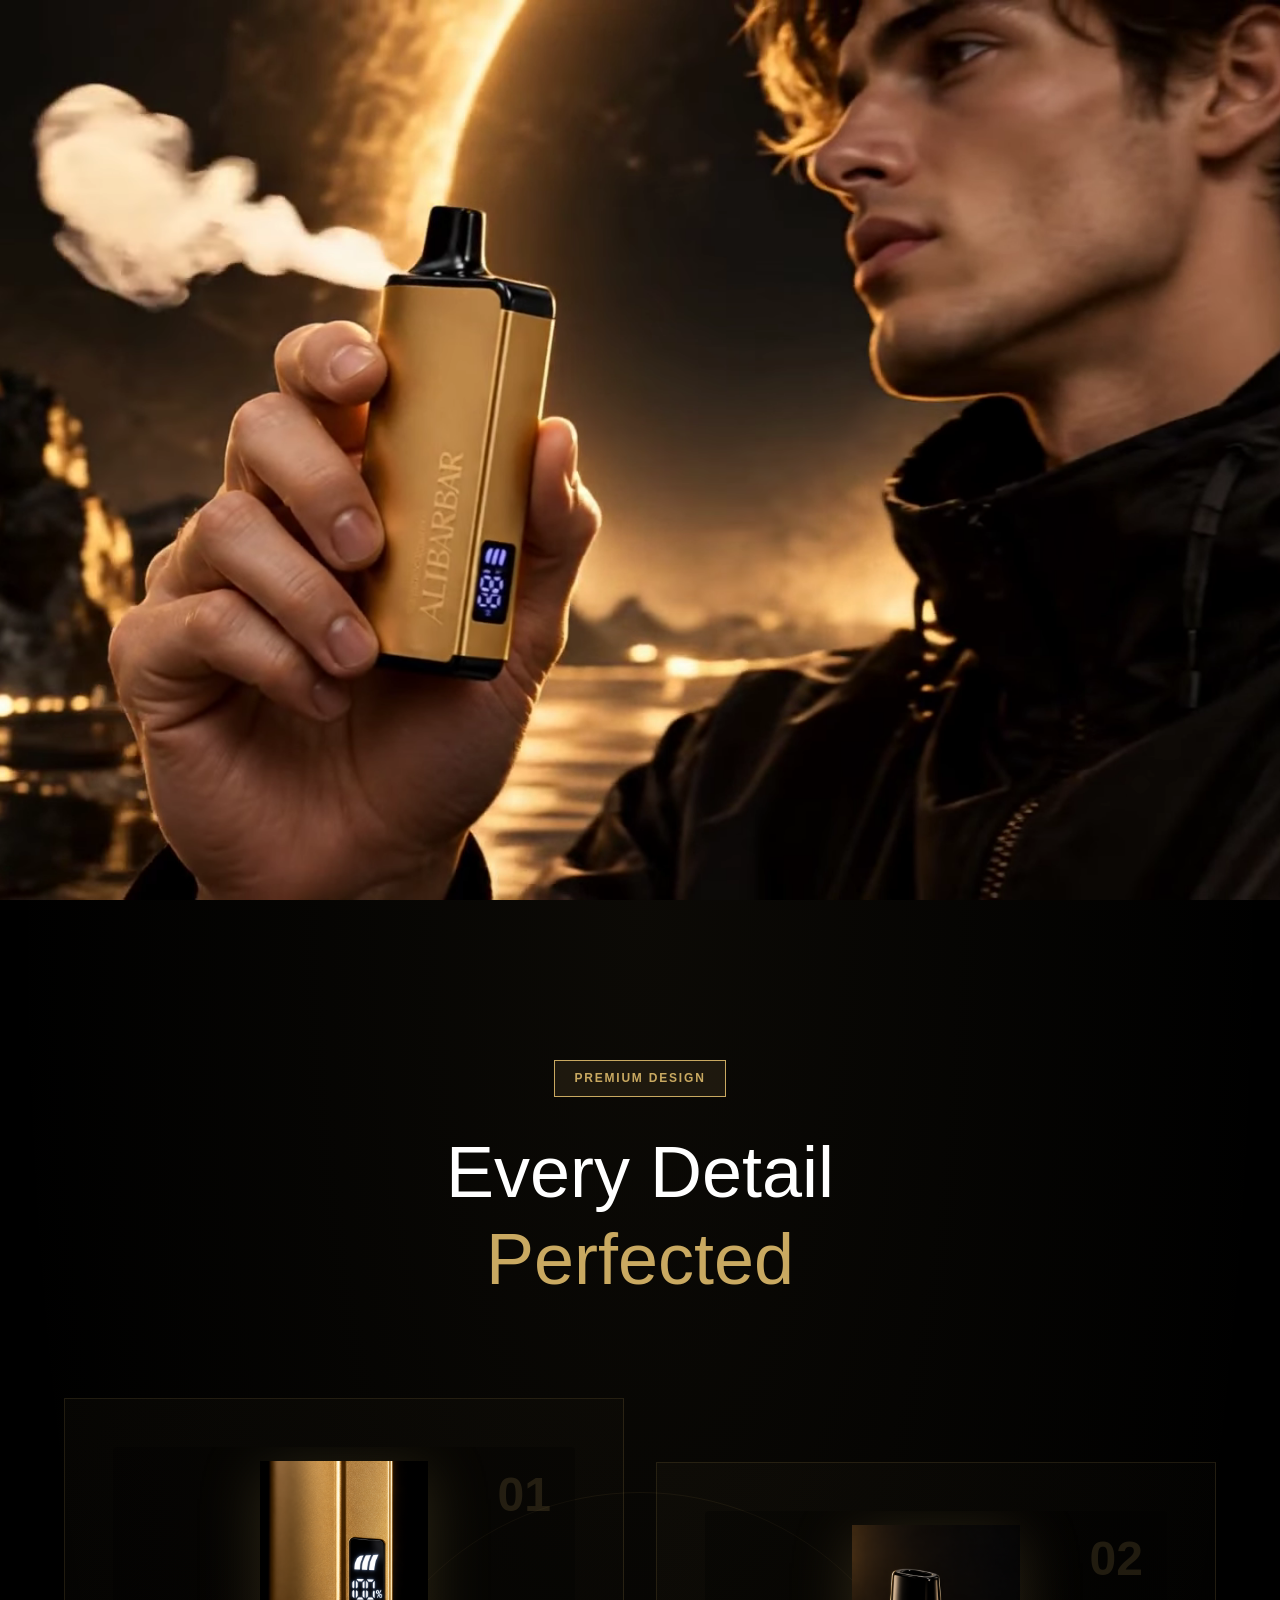
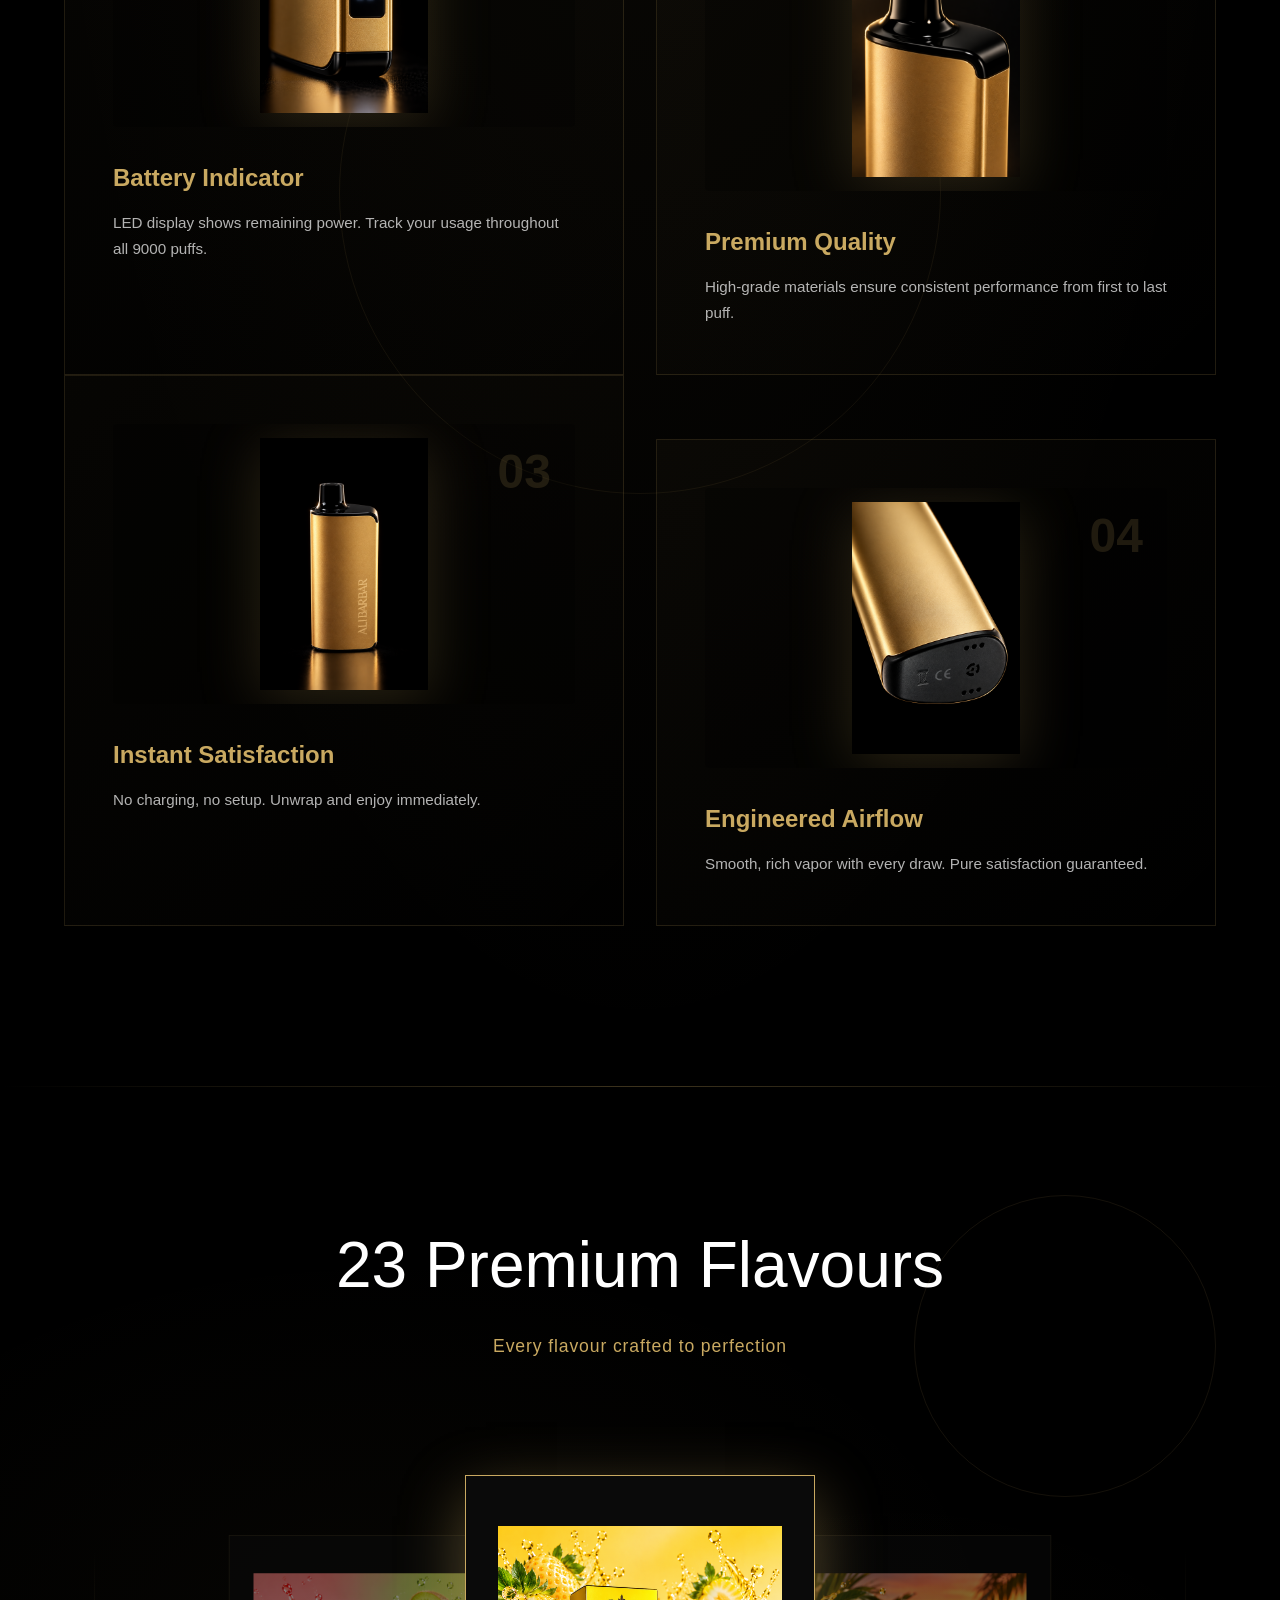
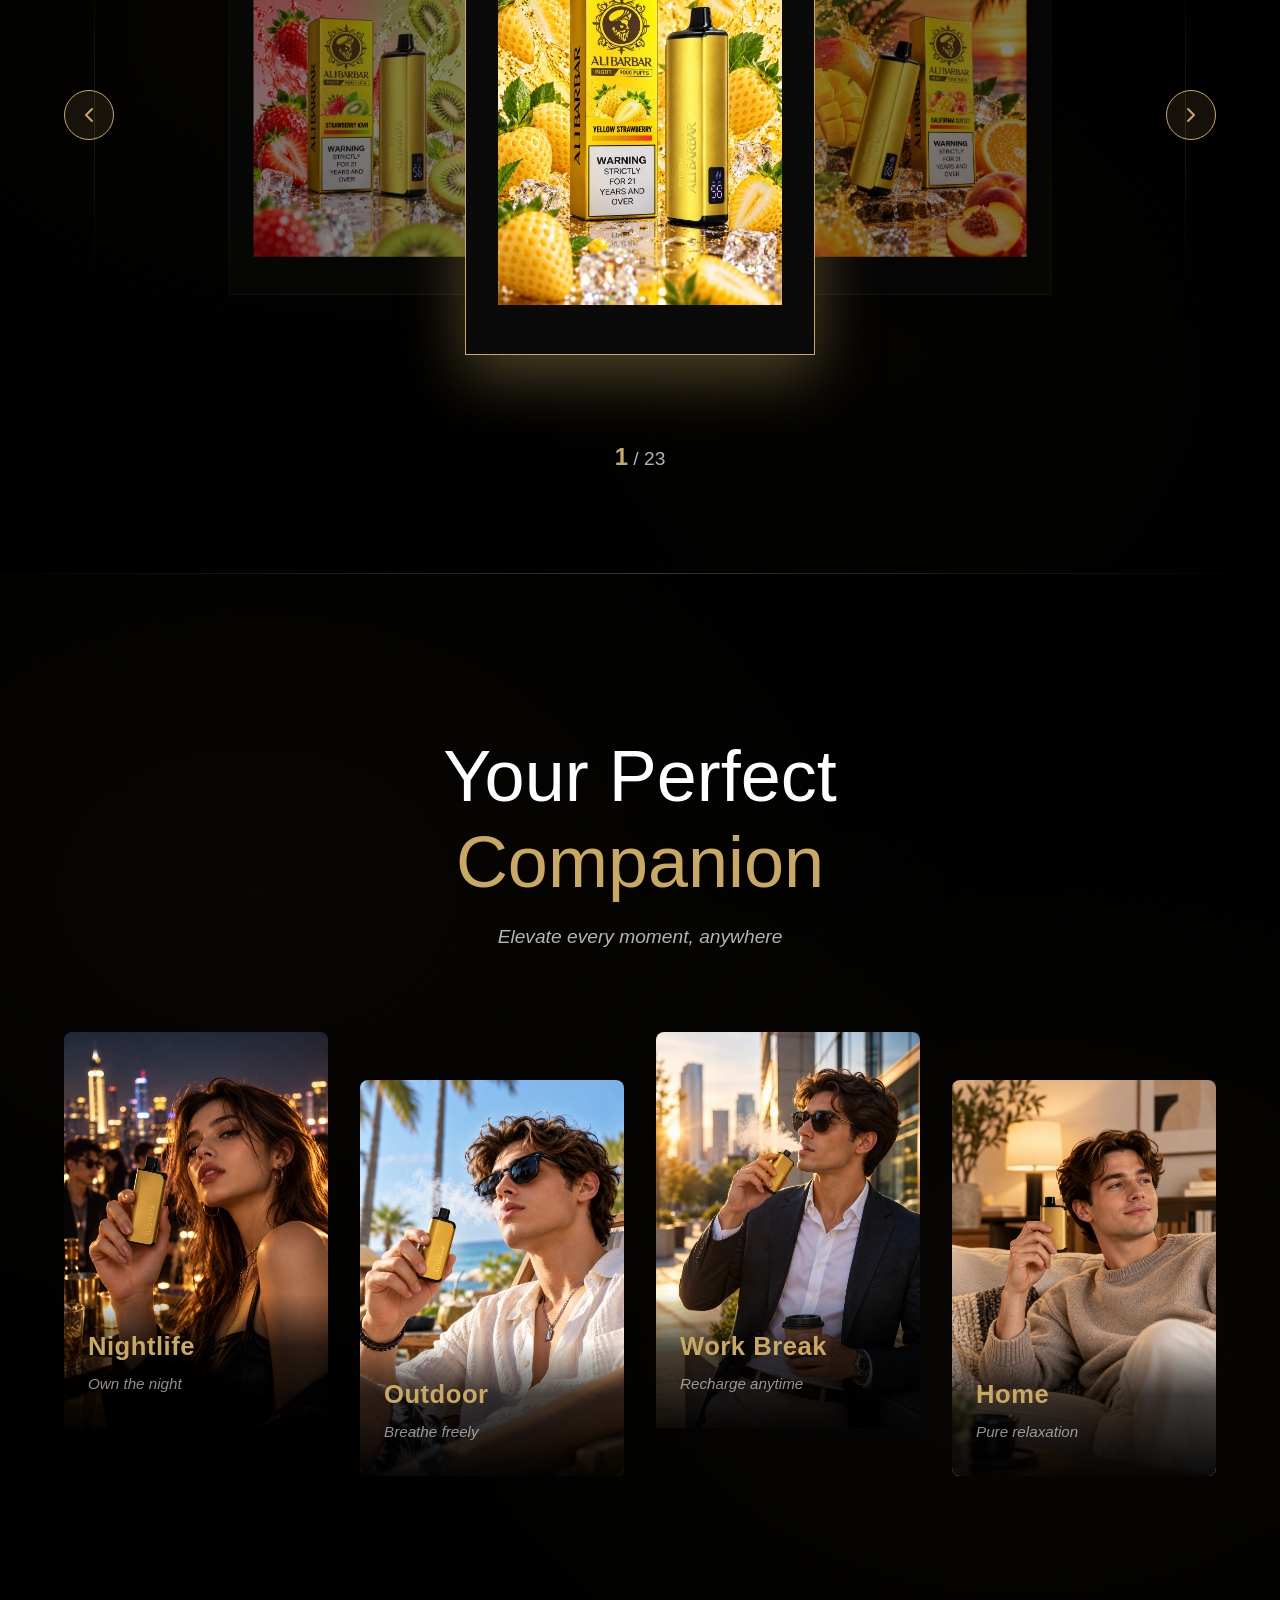
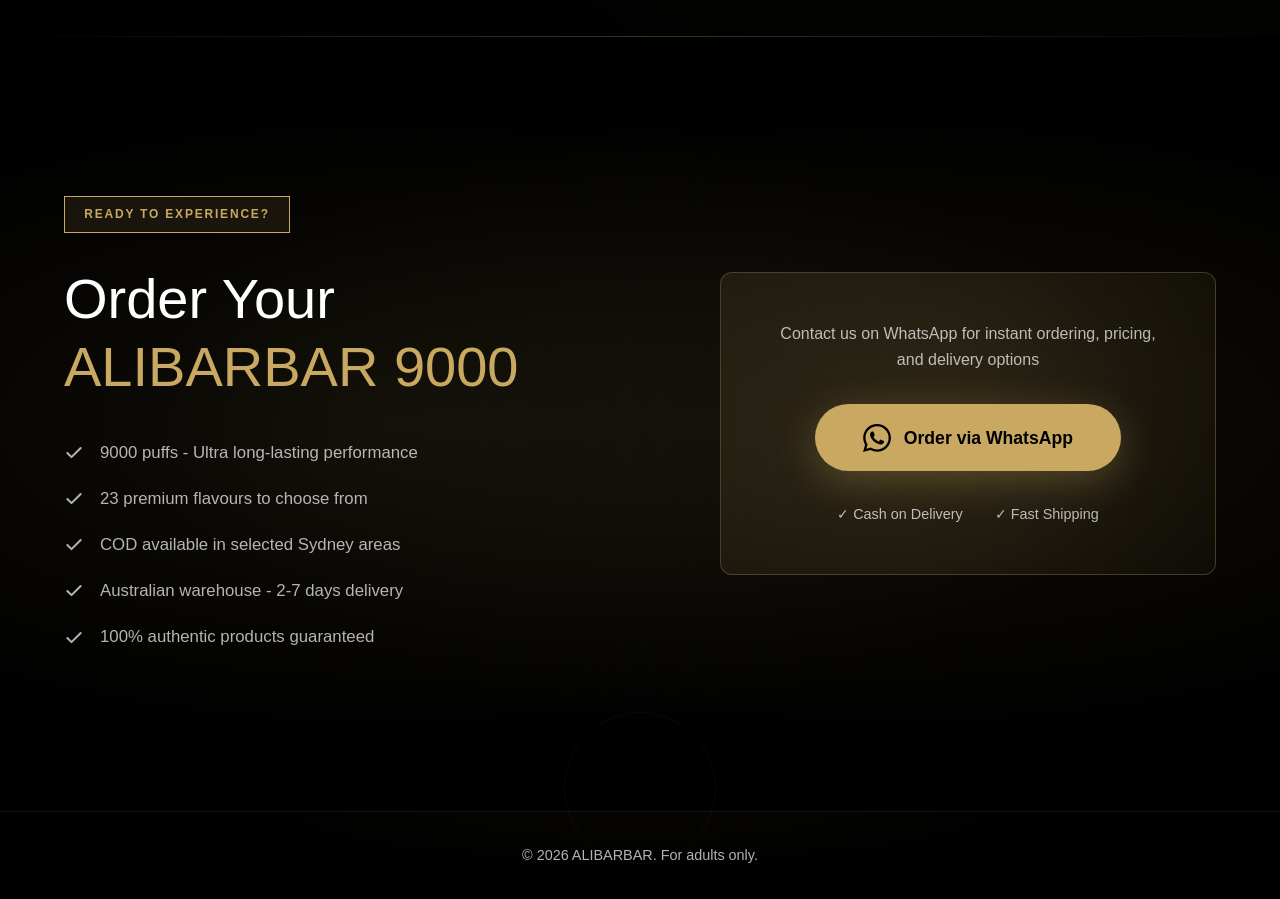
==== commit fb3173dc: "feat: add WebM video format for better compatibility - Add alibarbar电脑.webm and alibarbar手机.webm - H" ====
--- a/index.html
+++ b/index.html
@@ -15,7 +15,8 @@
     <!-- 开场视频遮罩 -->
     <div class="intro-screen" data-intro>
       <video class="intro-video" data-intro-video muted playsinline preload="auto">
-        <source data-video-src type="video/mp4">
+        <source data-video-src-webm type="video/webm">
+        <source data-video-src-mp4 type="video/mp4">
       </video>
     </div>
 
--- a/styles.css
+++ b/styles.css
@@ -155,10 +155,13 @@
   align-items: center;
   padding: 0 5%;
   overflow: hidden;
-  background-color: #000;
-  background-size: cover;
-  background-position: center;
-  background-repeat: no-repeat;
+  background: #000 url('./assets/背景图电脑.png') center/cover no-repeat;
+}
+
+@media (max-width: 768px) {
+  .hero {
+    background-image: url('./assets/背景图手机端.png');
+  }
 }
 
 .hero-bg-video {
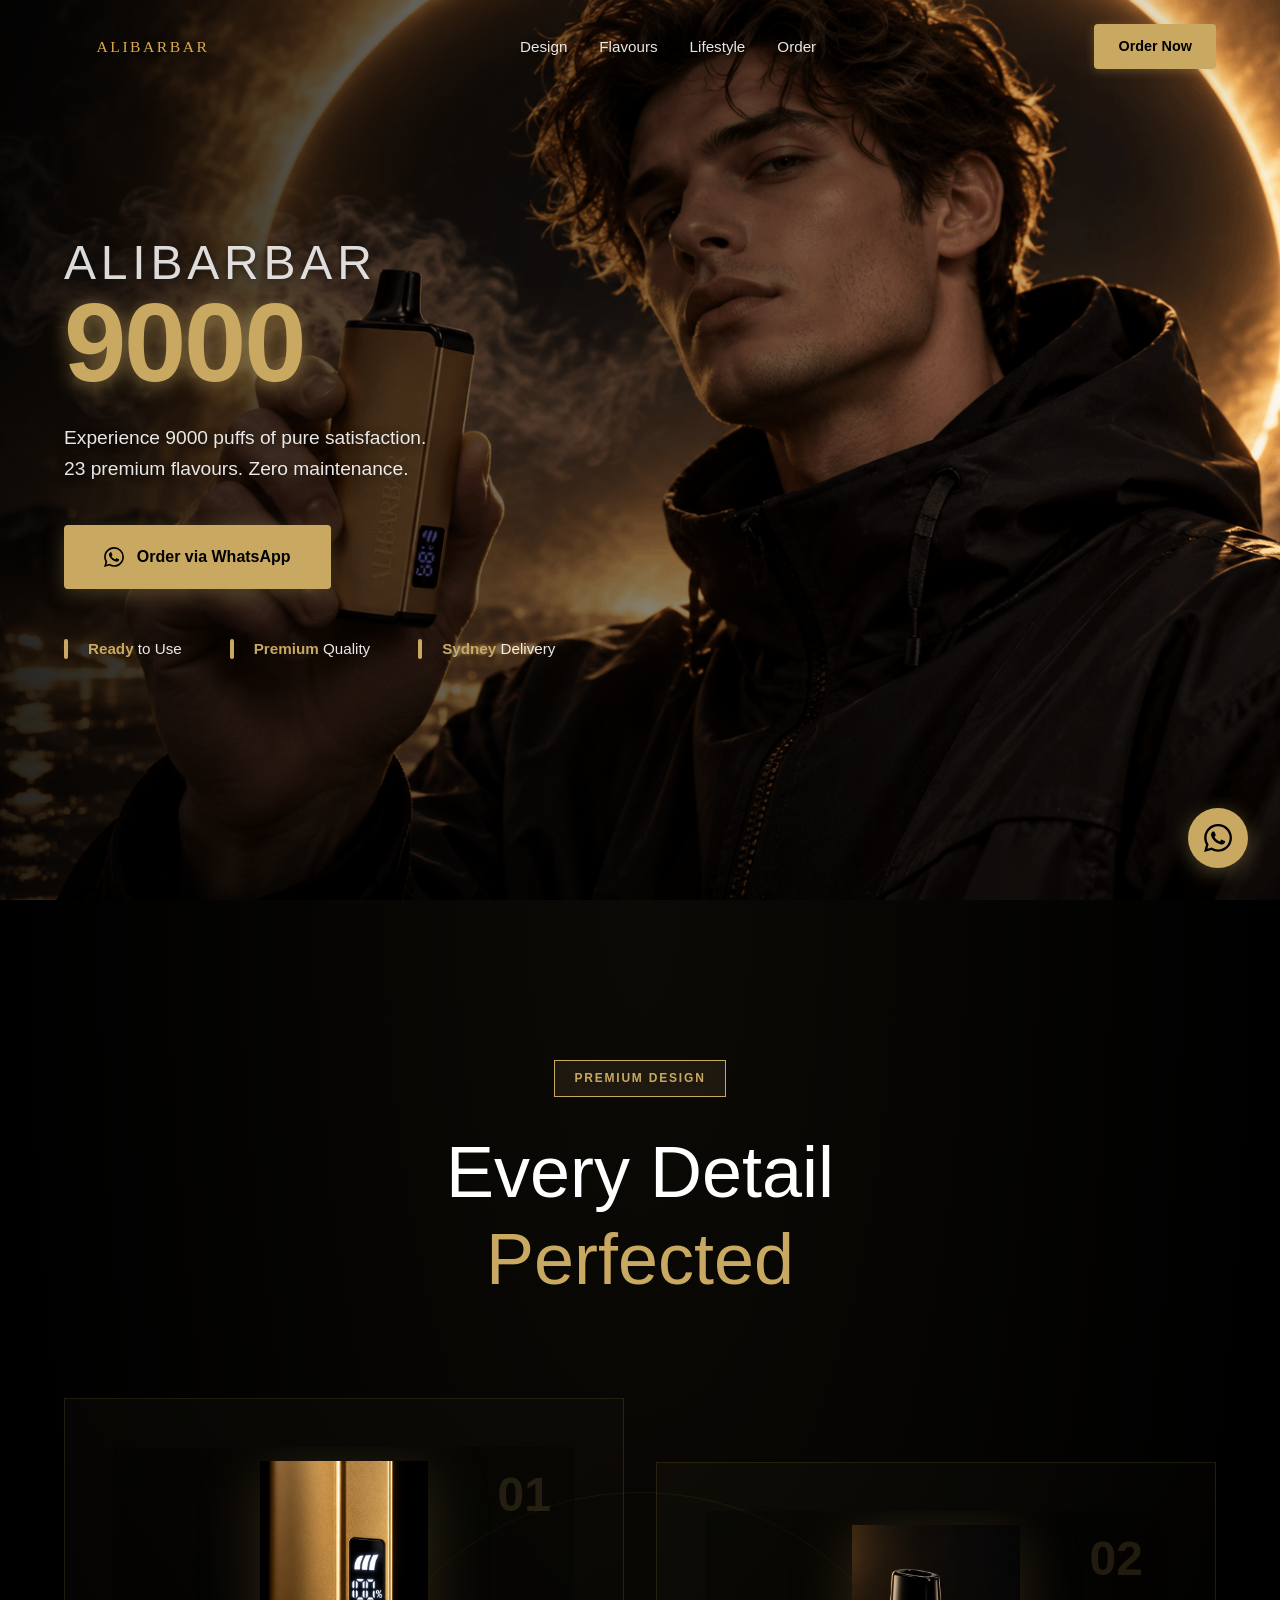
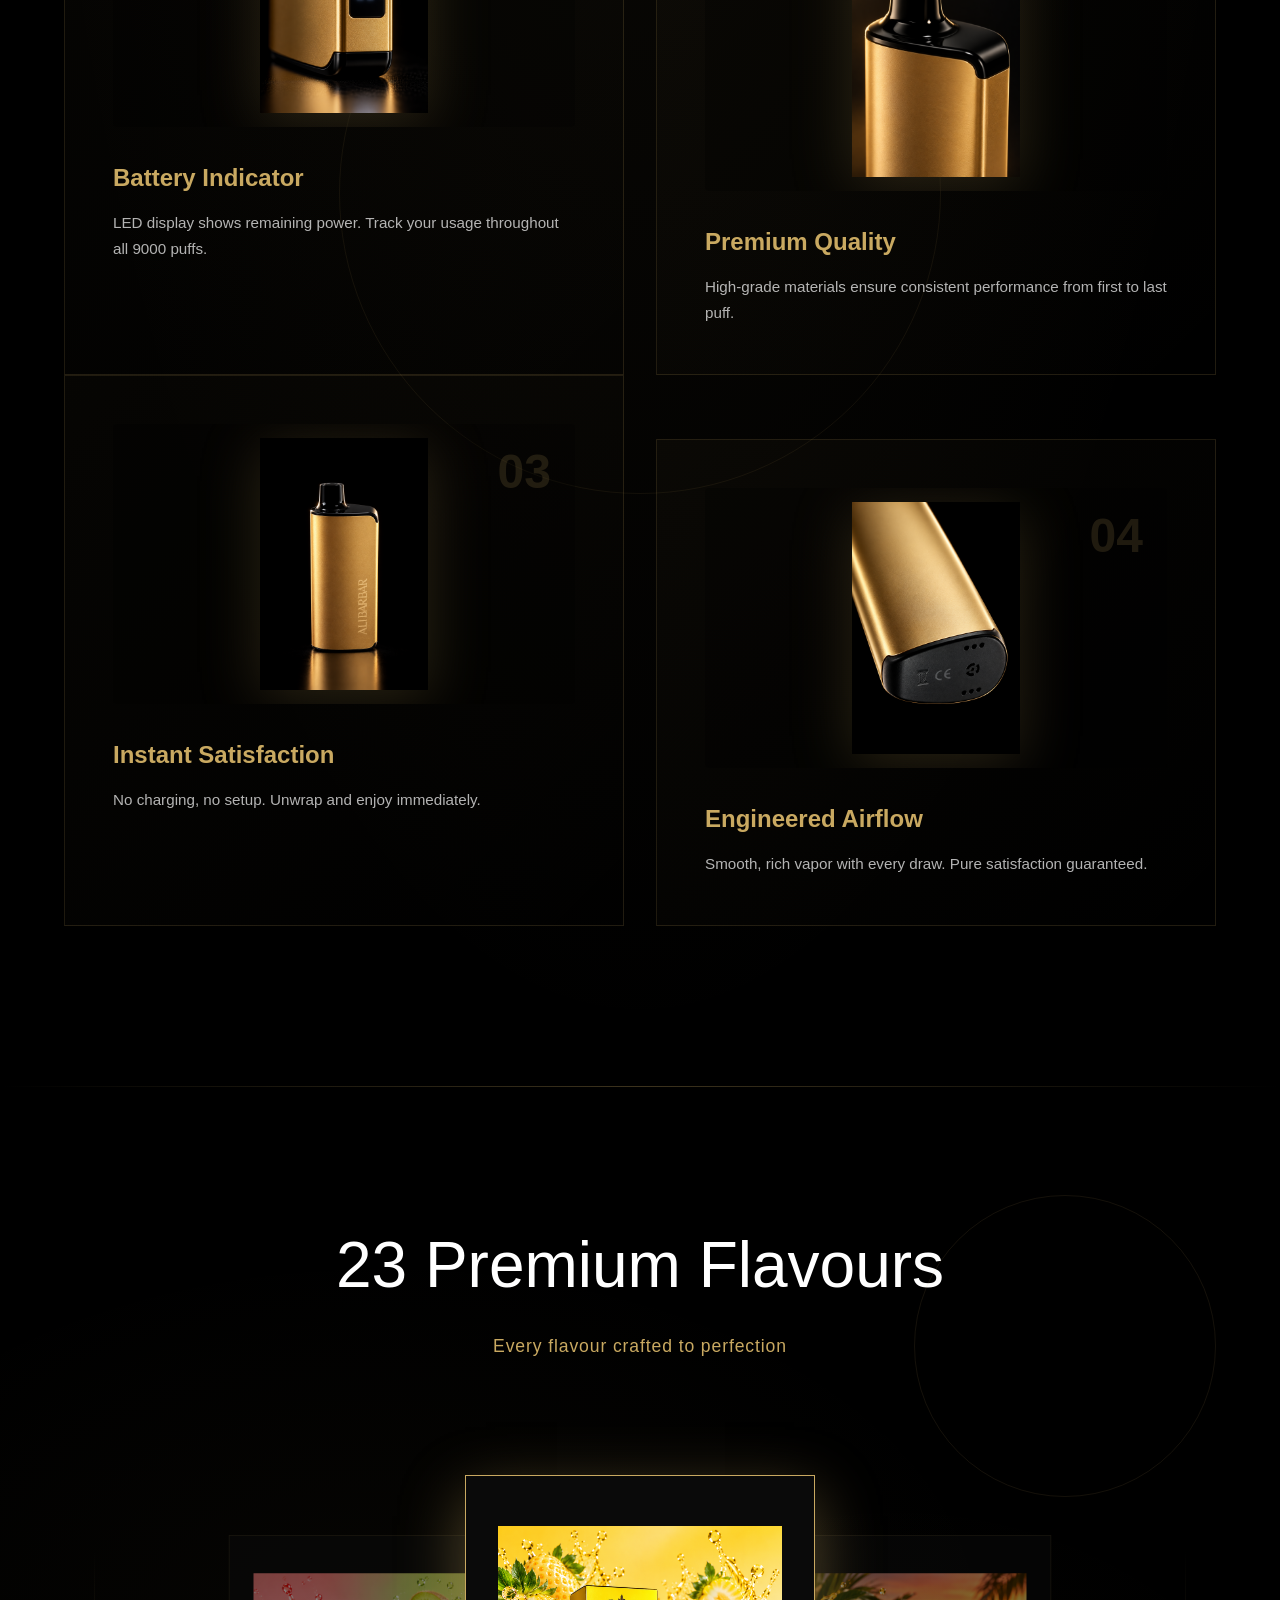
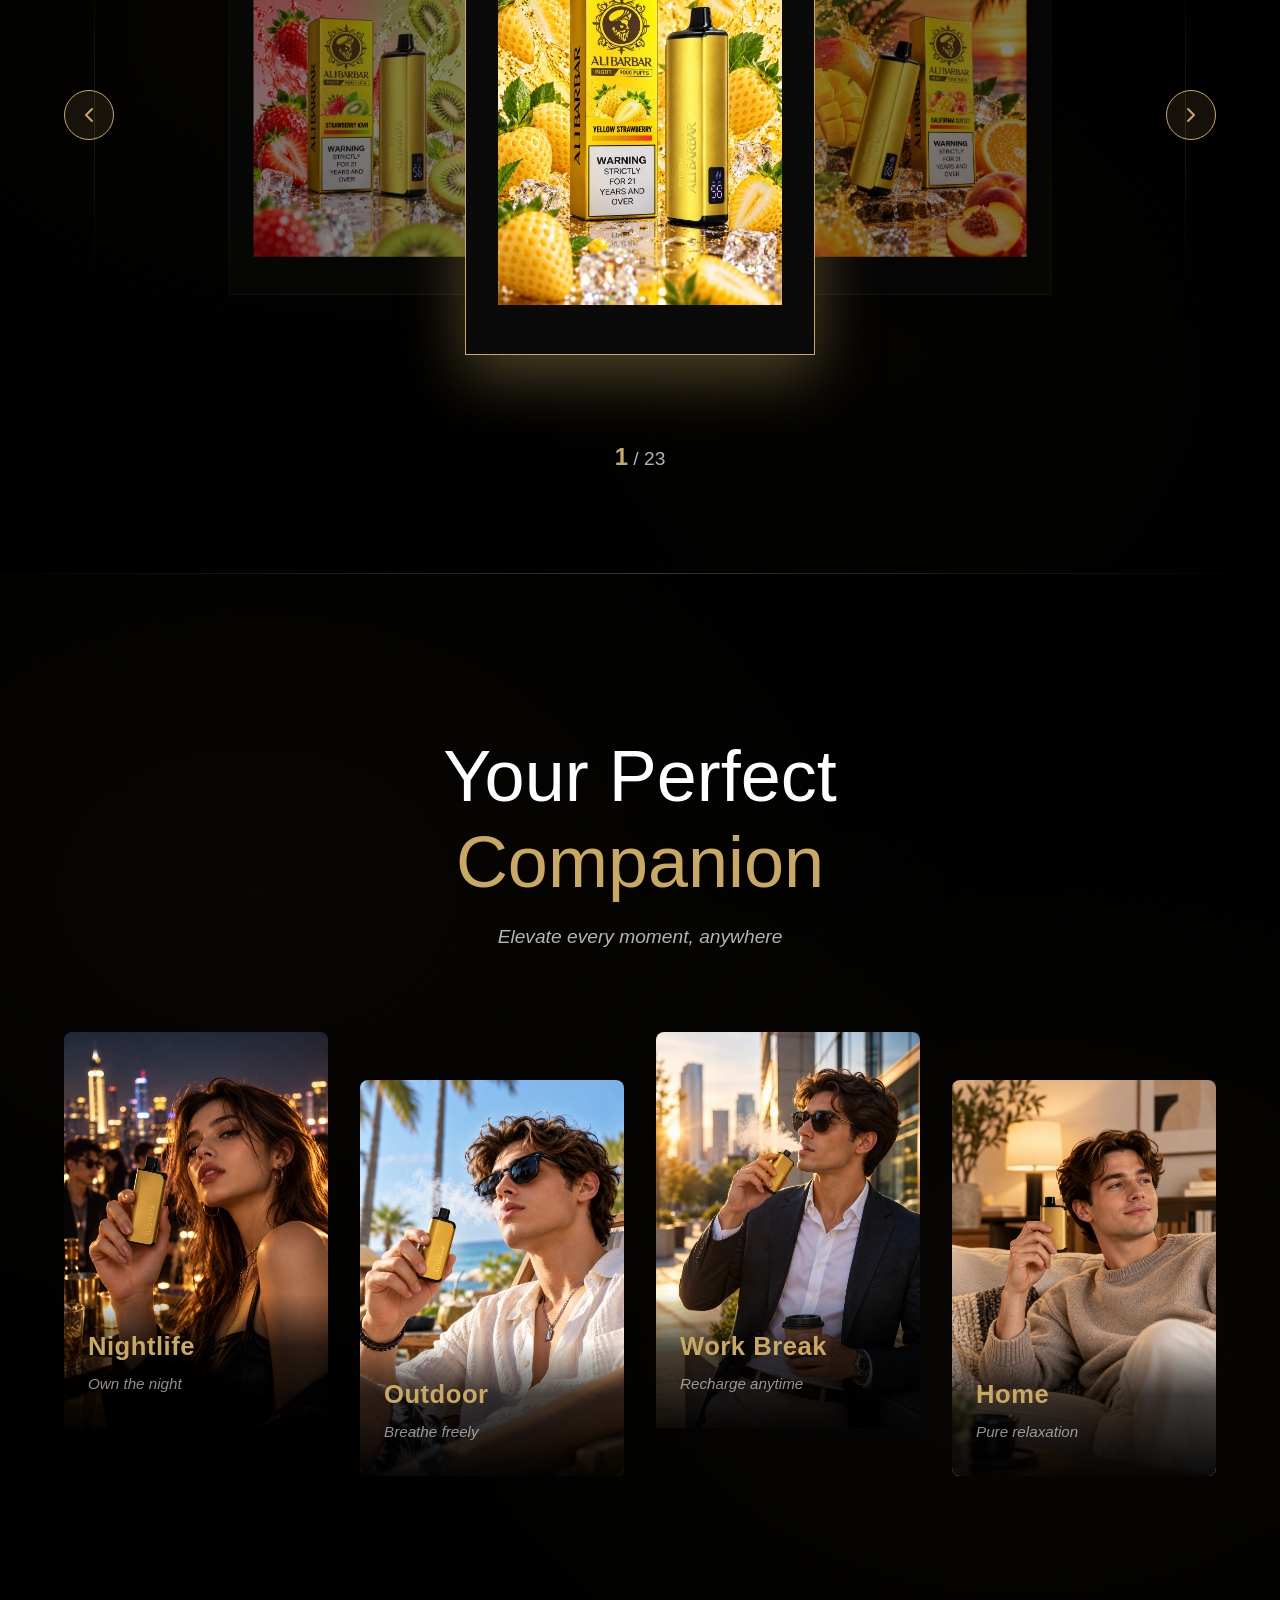
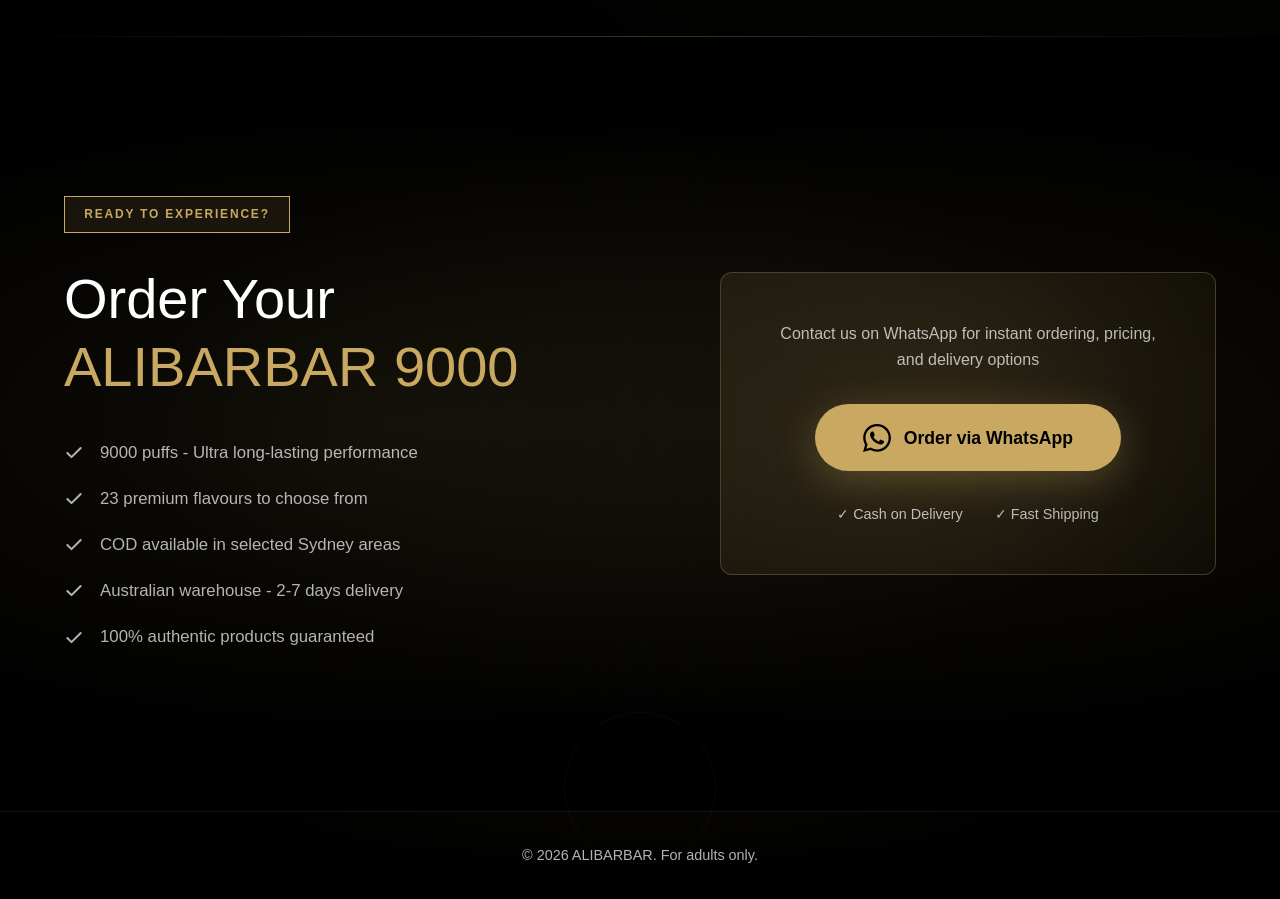
==== commit 3cb96a1d: "redesign: replace video intro with pure CSS animation Remove unstable video intro, use pure CSS anim" ====
--- a/index.html
+++ b/index.html
@@ -12,12 +12,25 @@
     <script src="./script.js" defer></script>
   </head>
   <body>
-    <!-- 开场视频遮罩 -->
+    <!-- 开场动画 -->
     <div class="intro-screen" data-intro>
-      <video class="intro-video" data-intro-video muted playsinline preload="auto">
-        <source data-video-src-webm type="video/webm">
-        <source data-video-src-mp4 type="video/mp4">
-      </video>
+      <div class="intro-content">
+        <div class="intro-logo">
+          <img src="./assets/alibarbar-logo.svg" alt="ALIBARBAR">
+        </div>
+        <div class="intro-text">
+          <span class="intro-brand">ALIBARBAR</span>
+          <span class="intro-model">9000</span>
+        </div>
+        <div class="intro-particles">
+          <span></span>
+          <span></span>
+          <span></span>
+          <span></span>
+          <span></span>
+          <span></span>
+        </div>
+      </div>
     </div>
 
     <!-- 导航栏 -->
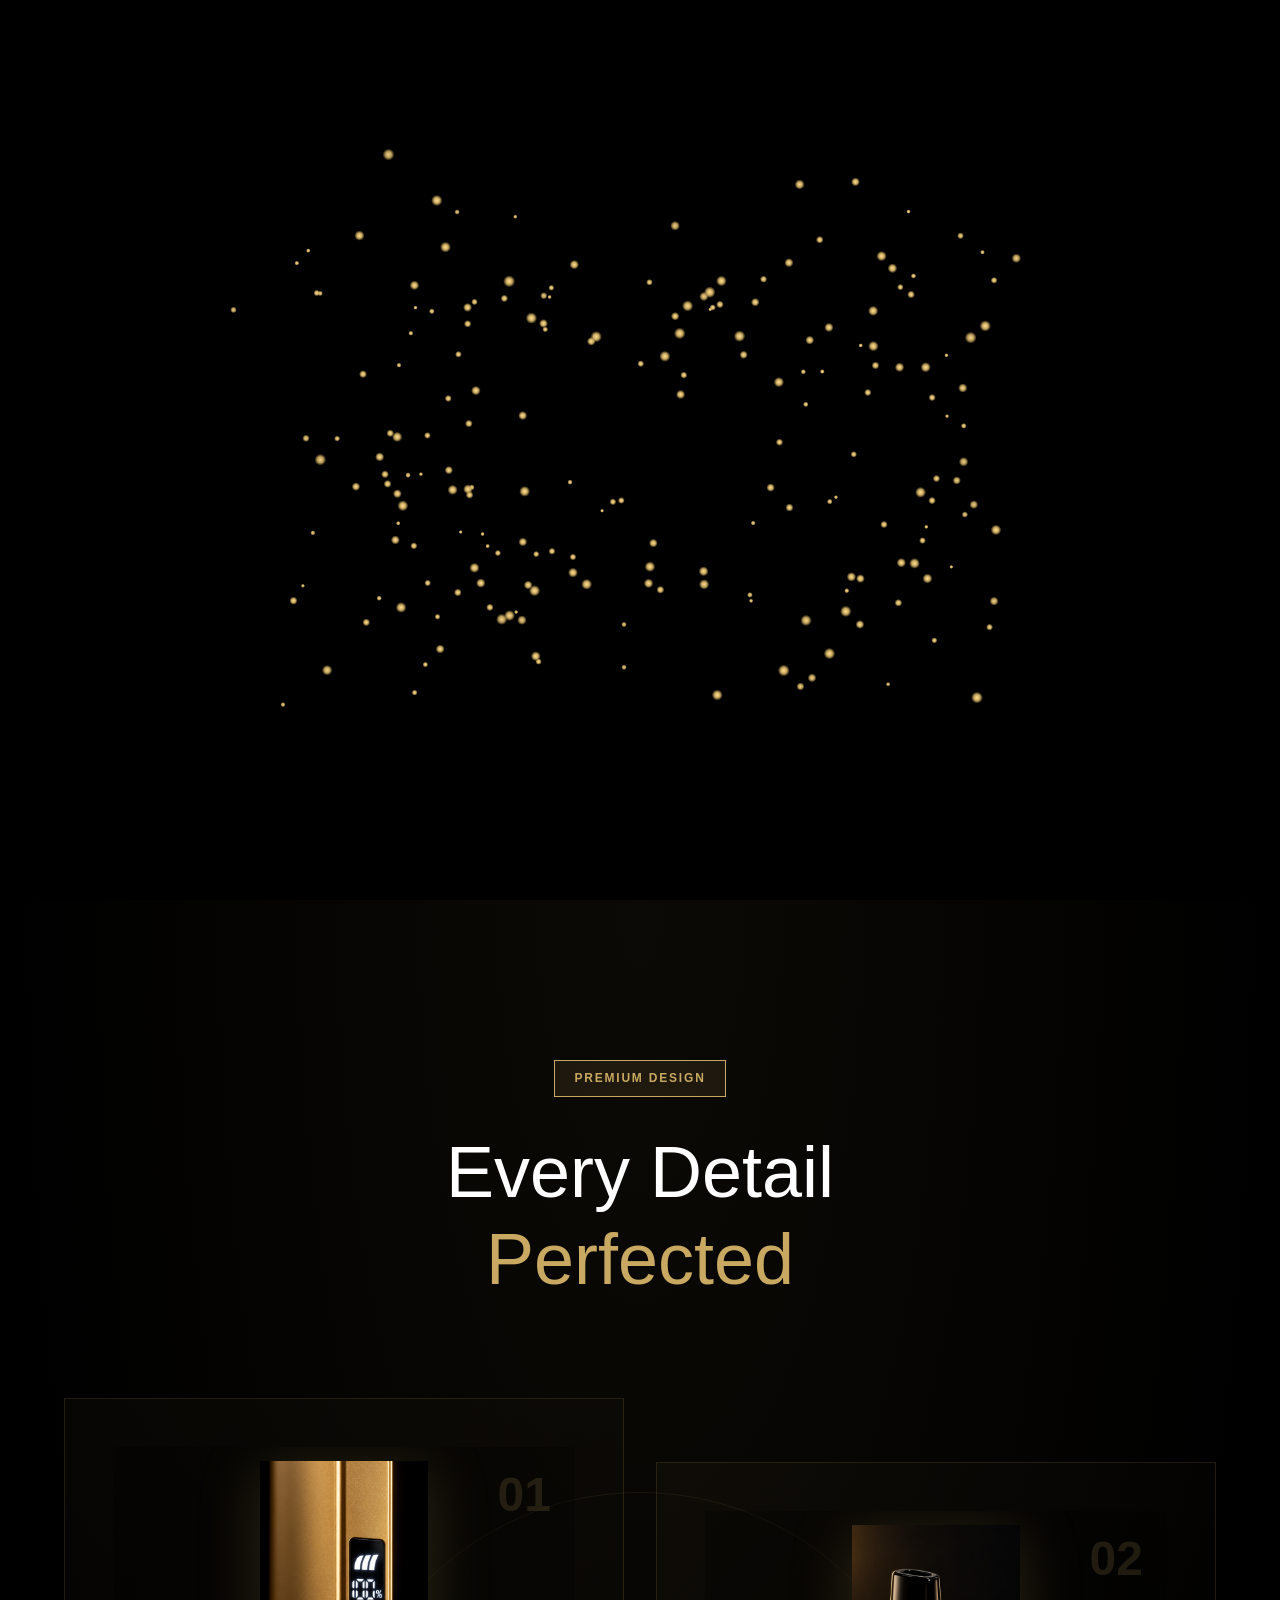
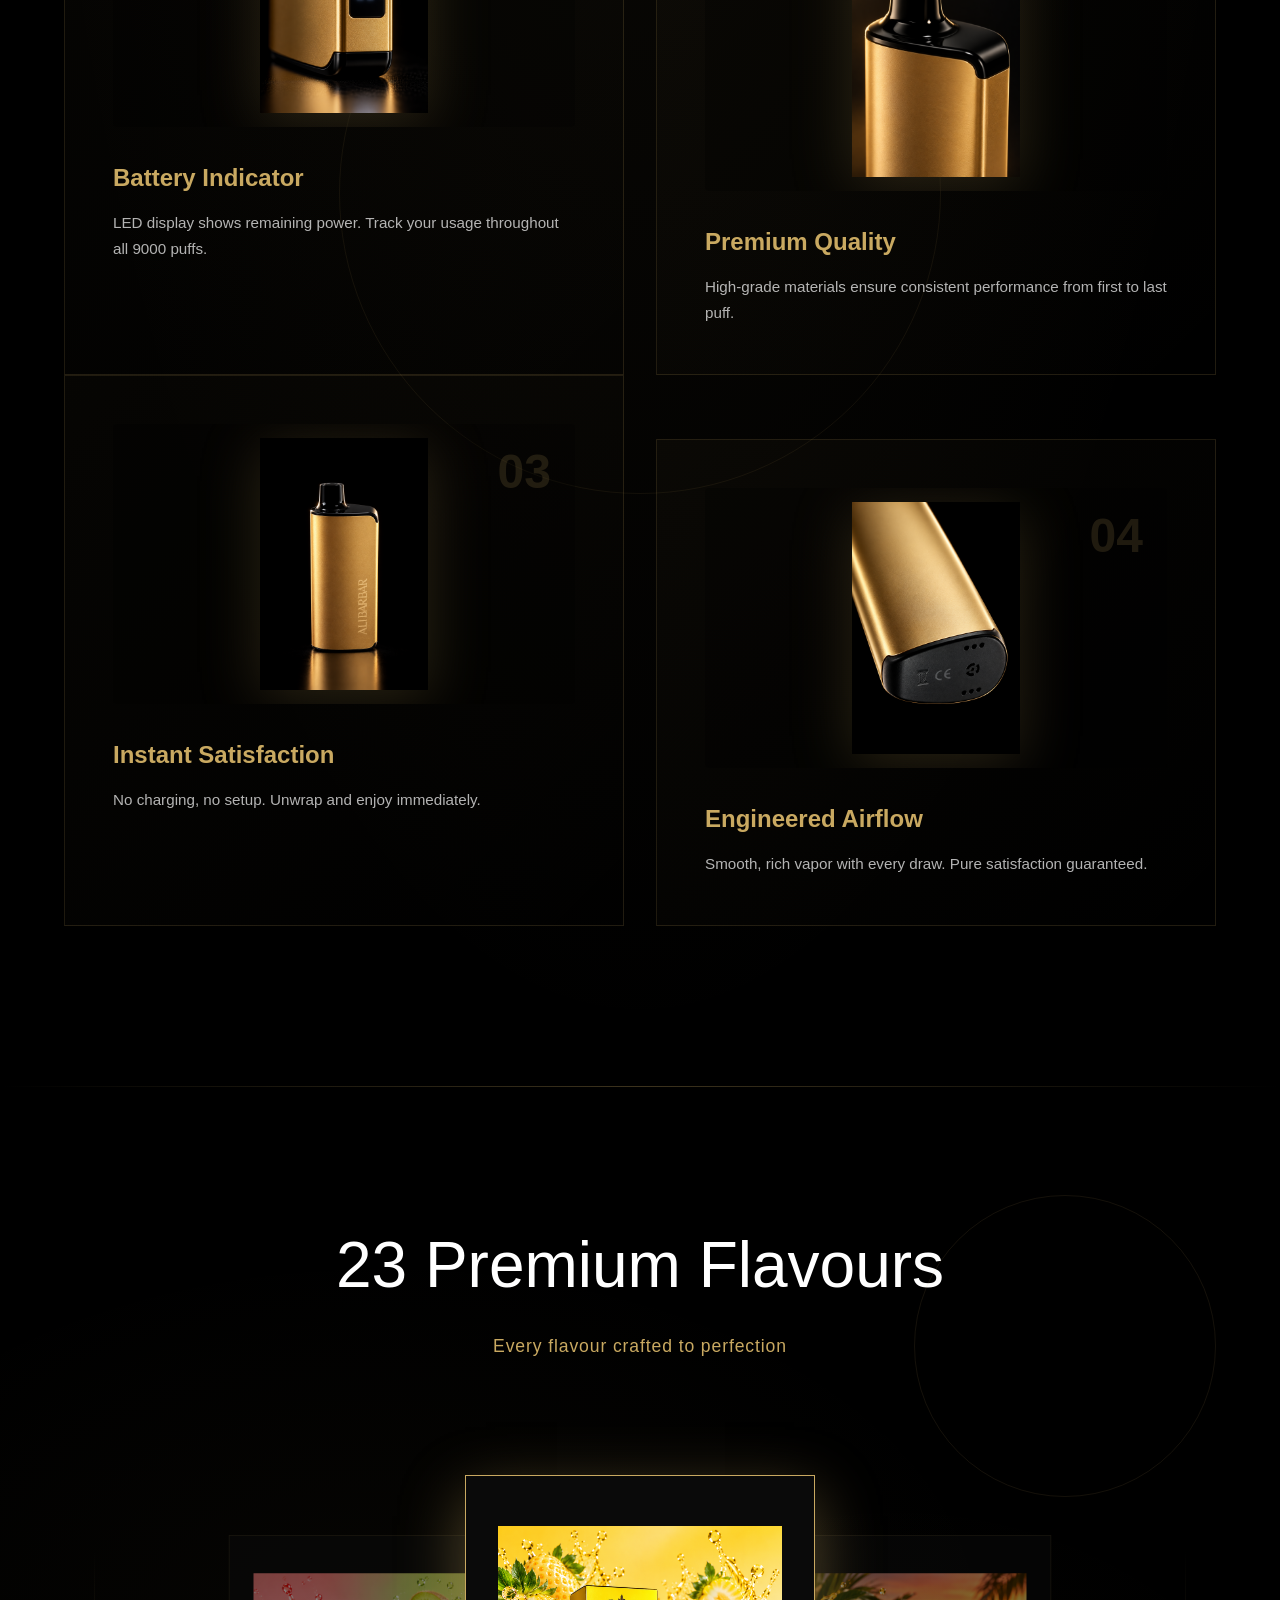
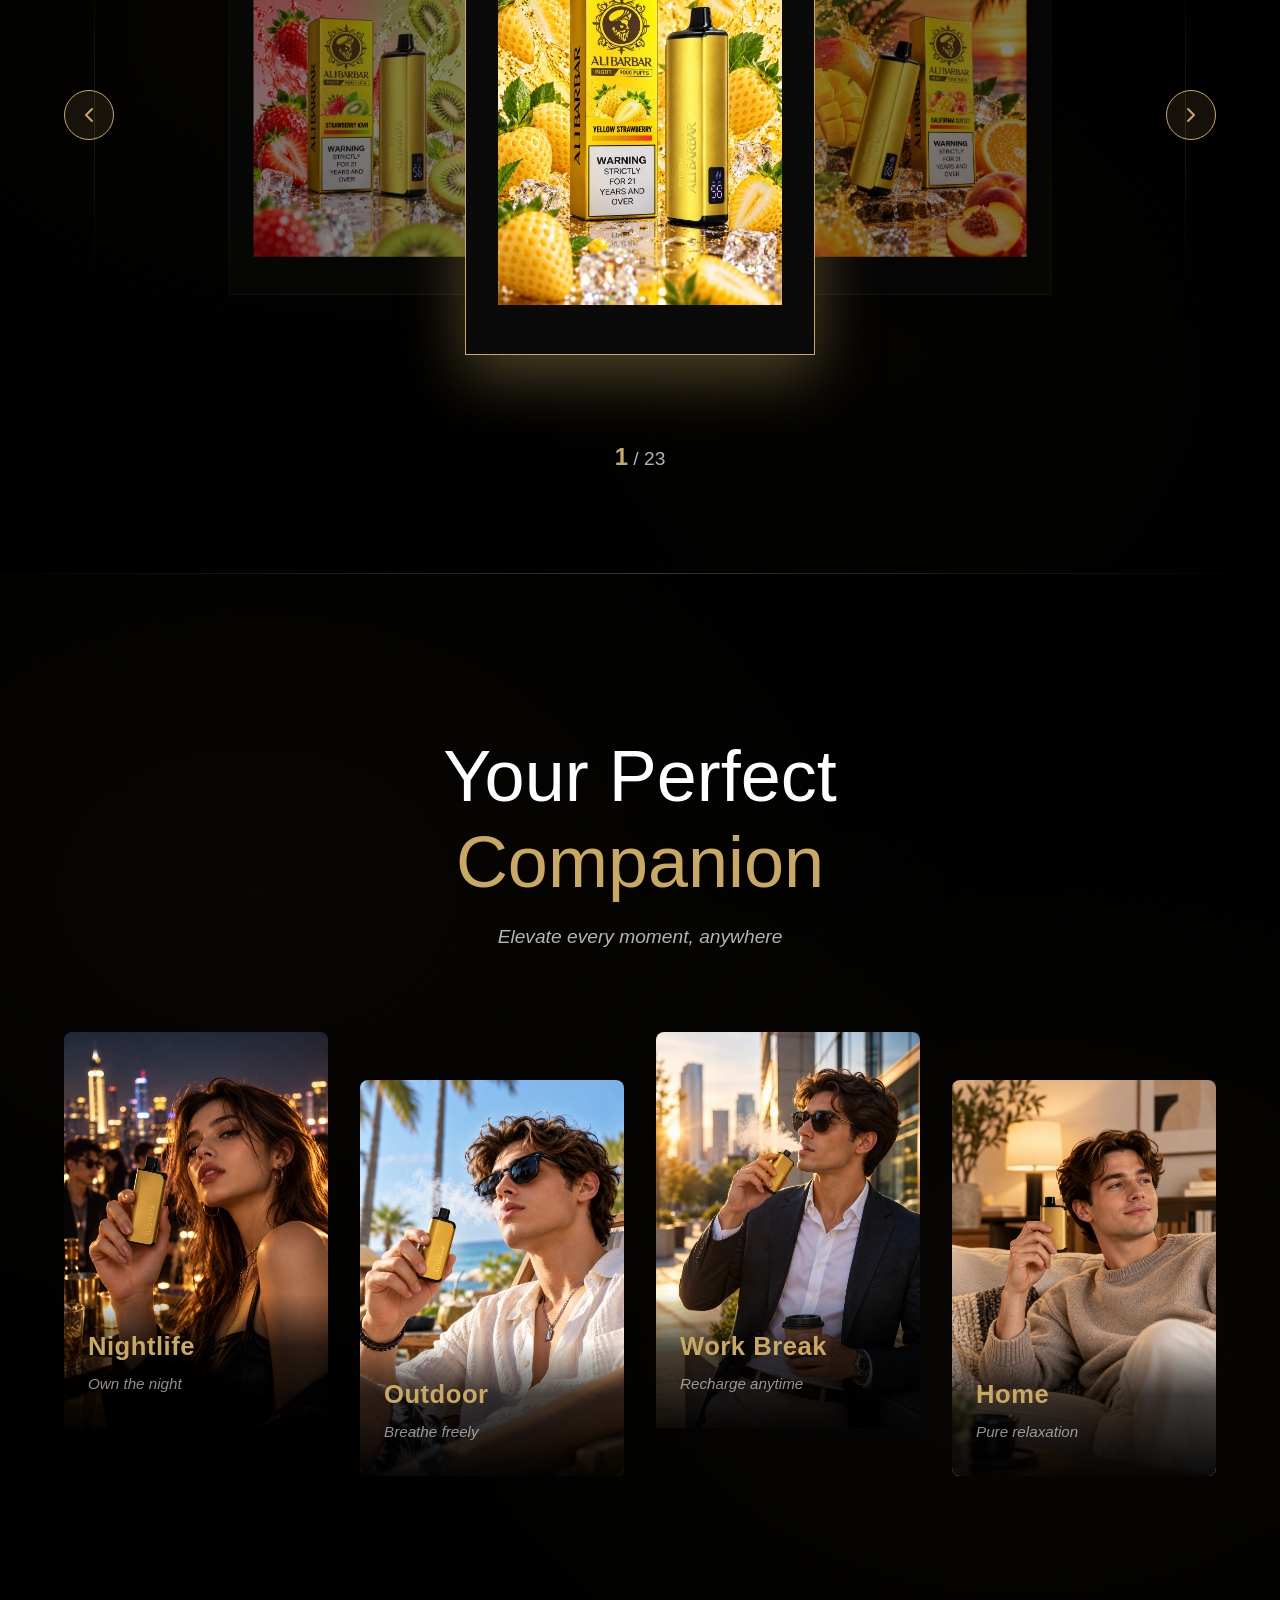
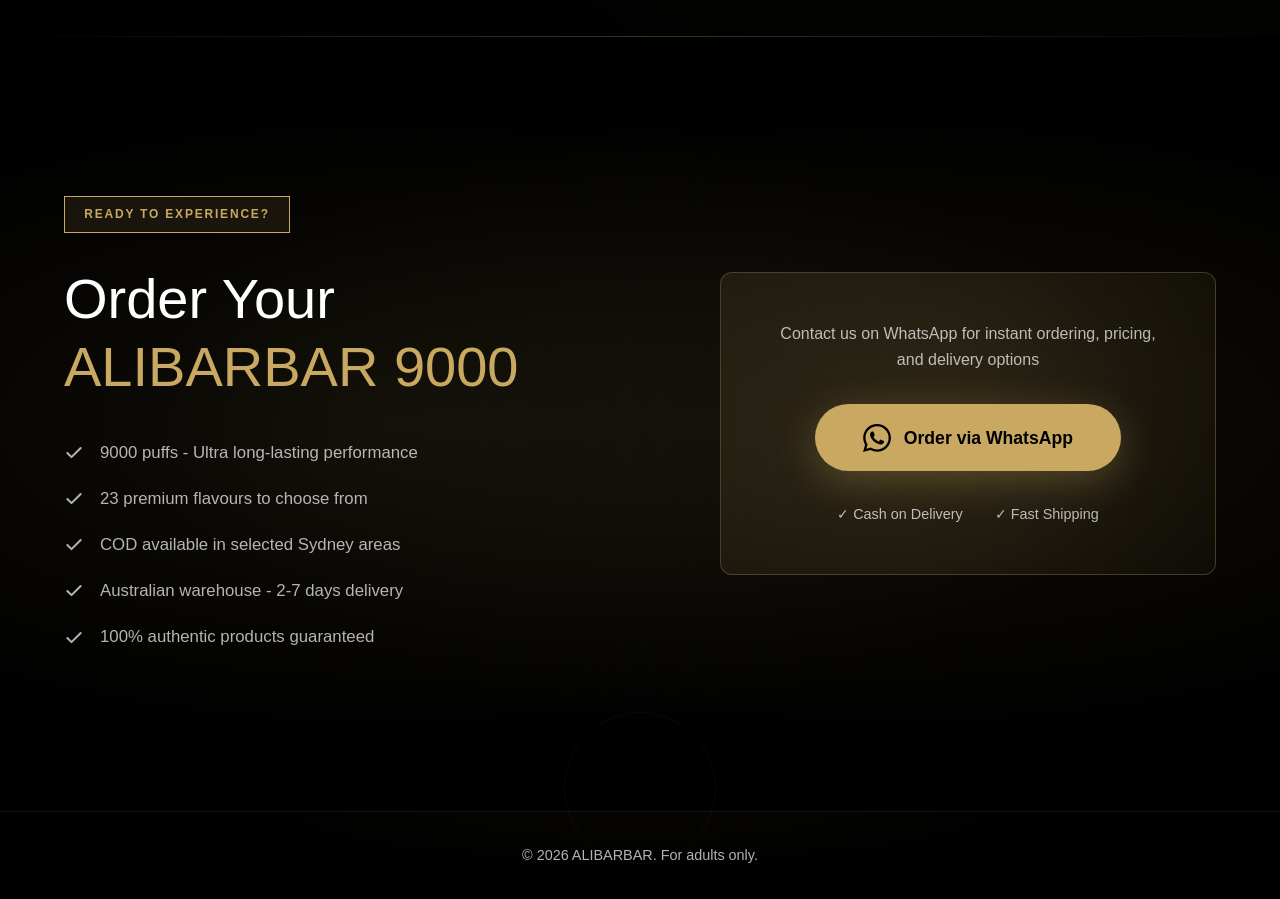
==== commit 07bc0509: "feat: liquid particle intro with Canvas animation 200 golden particles flow from edges and converge " ====
--- a/index.html
+++ b/index.html
@@ -8,27 +8,21 @@
     <title>ALIBARBAR 9000</title>
     <link rel="icon" href="./assets/alibarbar-logo.svg" type="image/svg+xml">
     <link rel="stylesheet" href="./styles.css">
+    <script src="./liquid-intro.js"></script>
     <script src="./effects.js"></script>
     <script src="./script.js" defer></script>
   </head>
   <body>
-    <!-- 开场动画 -->
+    <!-- 开场动画 - 液体粒子汇聚 -->
     <div class="intro-screen" data-intro>
+      <canvas id="liquid-canvas"></canvas>
       <div class="intro-content">
-        <div class="intro-logo">
+        <div class="intro-logo" data-intro-logo>
           <img src="./assets/alibarbar-logo.svg" alt="ALIBARBAR">
         </div>
-        <div class="intro-text">
+        <div class="intro-text" data-intro-text>
           <span class="intro-brand">ALIBARBAR</span>
           <span class="intro-model">9000</span>
-        </div>
-        <div class="intro-particles">
-          <span></span>
-          <span></span>
-          <span></span>
-          <span></span>
-          <span></span>
-          <span></span>
         </div>
       </div>
     </div>
--- a/styles.css
+++ b/styles.css
@@ -43,24 +43,105 @@
   color: inherit;
 }
 
-/* 开场视频 */
+/* 开场动画 - 液体粒子汇聚 */
 .intro-screen {
   position: fixed;
   inset: 0;
   z-index: 9999;
   background: #000;
-  transition: opacity 0.8s ease;
+  display: flex;
+  align-items: center;
+  justify-content: center;
+  overflow: hidden;
+  transition: opacity 0.8s ease, visibility 0.8s ease;
 }
 
 .intro-screen.ended {
   opacity: 0;
+  visibility: hidden;
   pointer-events: none;
 }
 
-.intro-video {
+#liquid-canvas {
+  position: absolute;
+  top: 0;
+  left: 0;
   width: 100%;
   height: 100%;
-  object-fit: cover;
+  z-index: 1;
+}
+
+.intro-content {
+  position: relative;
+  text-align: center;
+  z-index: 2;
+  display: flex;
+  flex-direction: column;
+  align-items: center;
+  gap: 2rem;
+}
+
+.intro-logo {
+  opacity: 0;
+  transition: opacity 0.5s ease;
+}
+
+.intro-logo img {
+  width: 100px;
+  height: 100px;
+  filter: drop-shadow(0 0 30px rgba(201, 169, 97, 0.8));
+}
+
+.intro-text {
+  display: flex;
+  align-items: center;
+  gap: 1.5rem;
+  opacity: 0;
+  transition: opacity 0.5s ease;
+}
+
+.intro-brand {
+  font-size: 2.5rem;
+  font-weight: 300;
+  letter-spacing: 0.4em;
+  color: var(--gold);
+  text-shadow: 0 0 30px rgba(201, 169, 97, 0.6);
+}
+
+.intro-model {
+  font-size: 5rem;
+  font-weight: 900;
+  background: linear-gradient(135deg, var(--gold) 0%, #fff 50%, var(--gold) 100%);
+  background-size: 200% 200%;
+  -webkit-background-clip: text;
+  -webkit-text-fill-color: transparent;
+  background-clip: text;
+  letter-spacing: 0.2em;
+  filter: drop-shadow(0 0 40px rgba(201, 169, 97, 0.6));
+}
+
+.intro-video {
+  display: none;
+}
+
+@media (max-width: 768px) {
+  .intro-logo img {
+    width: 70px;
+    height: 70px;
+  }
+
+  .intro-brand {
+    font-size: 1.5rem;
+    letter-spacing: 0.2em;
+  }
+
+  .intro-model {
+    font-size: 3rem;
+  }
+
+  .intro-text {
+    gap: 1rem;
+  }
 }
 
 /* 导航栏 */
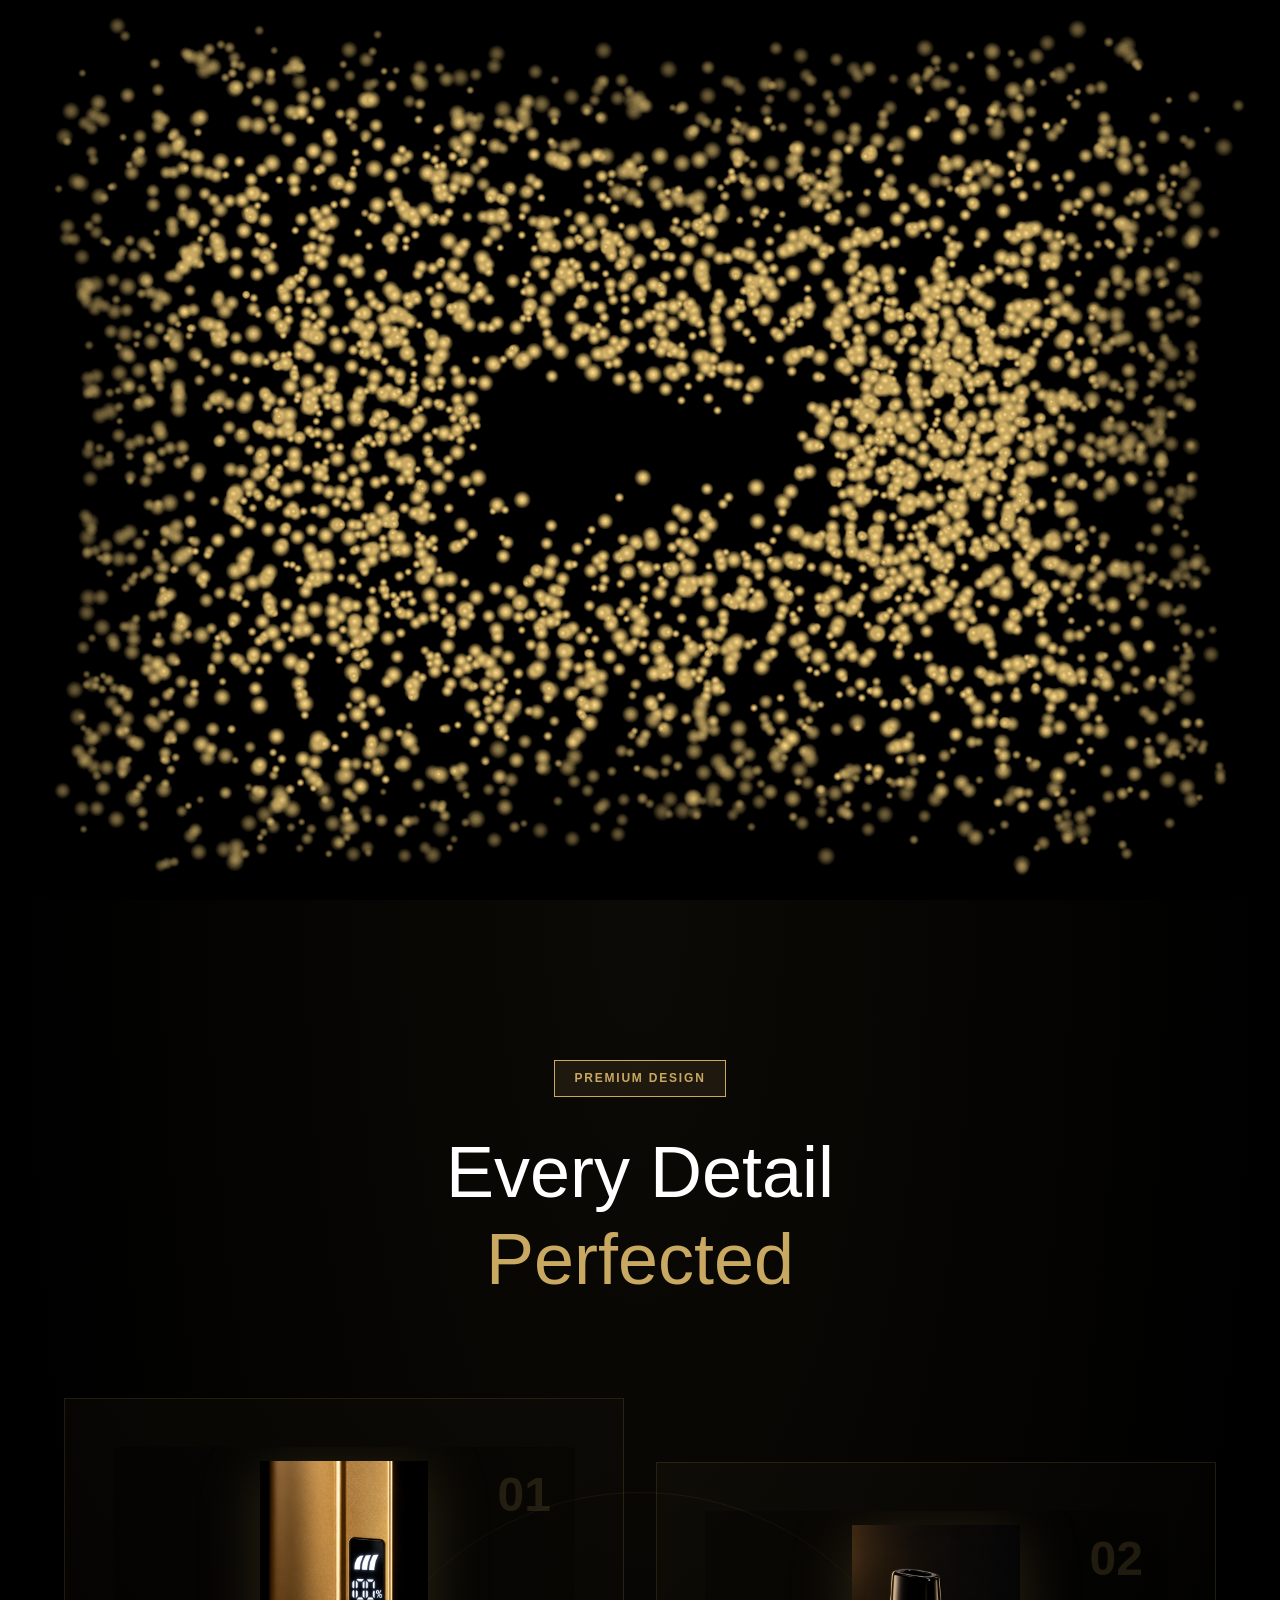
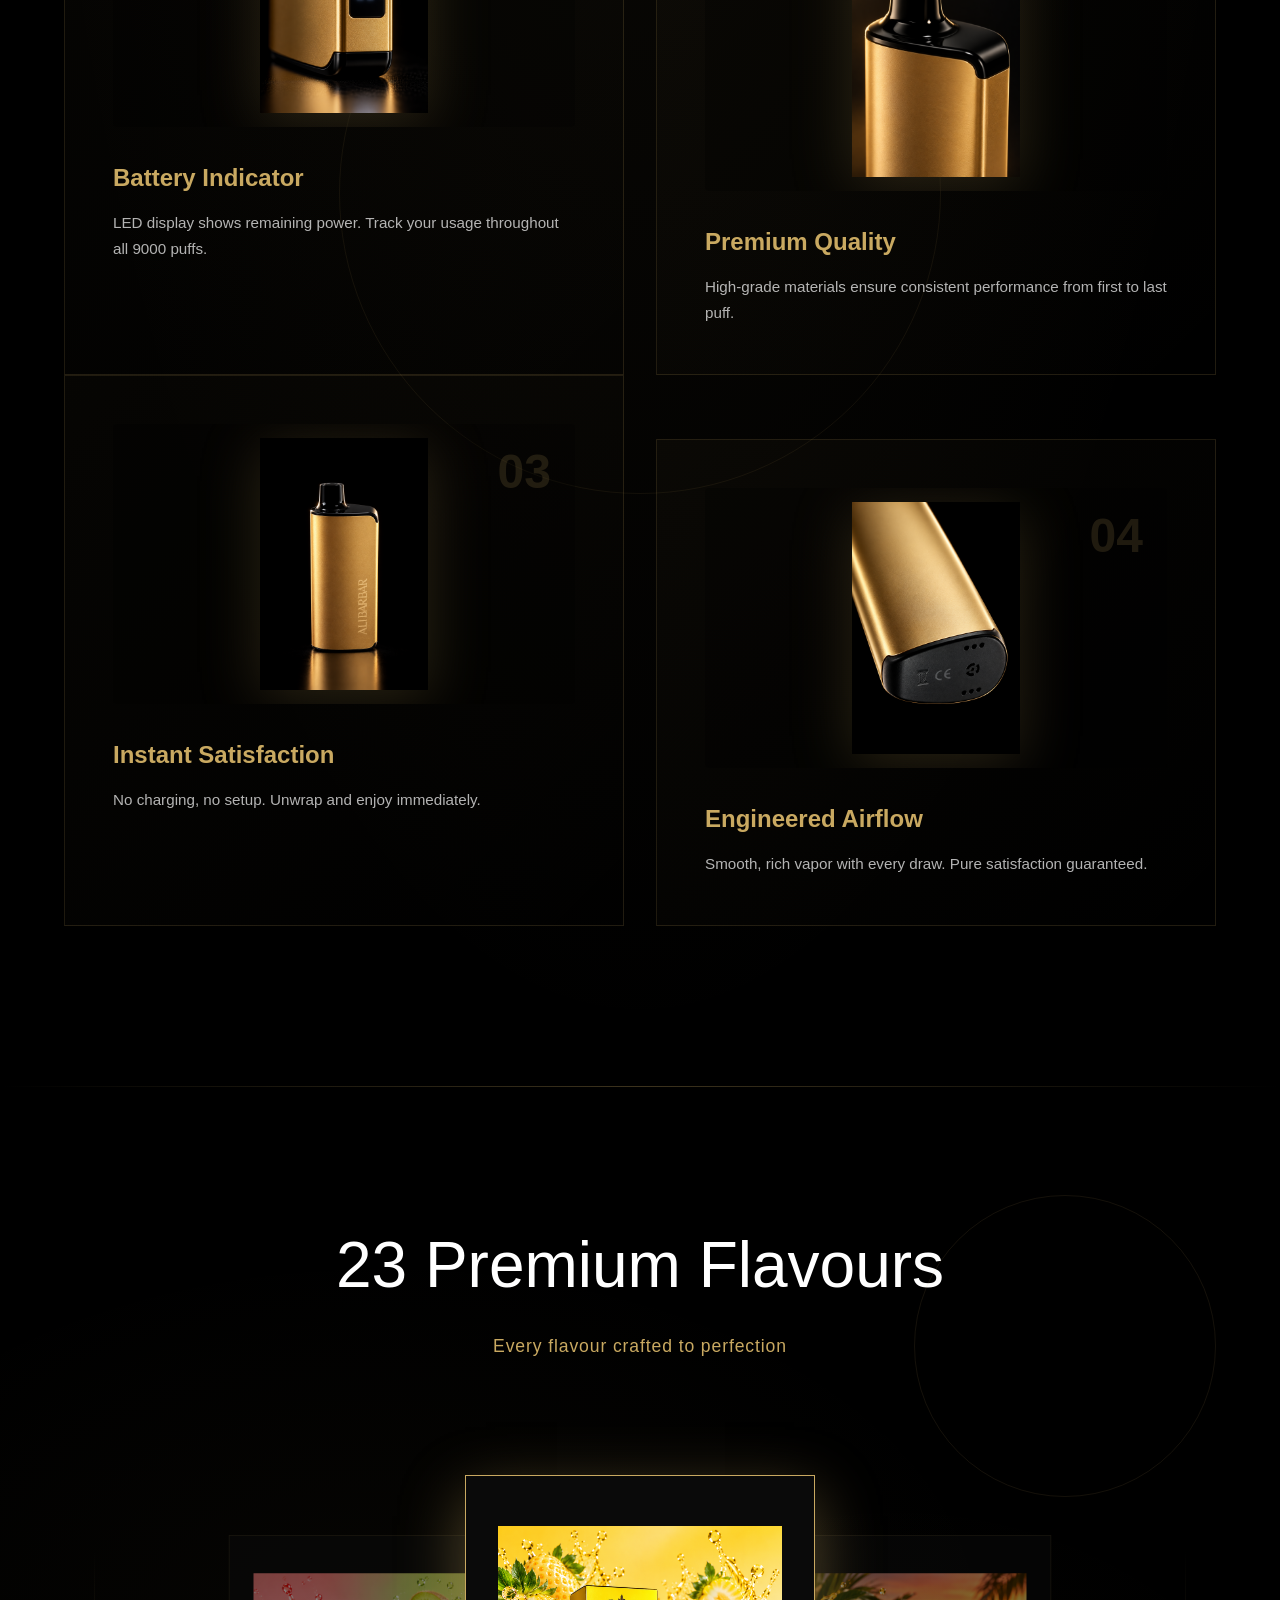
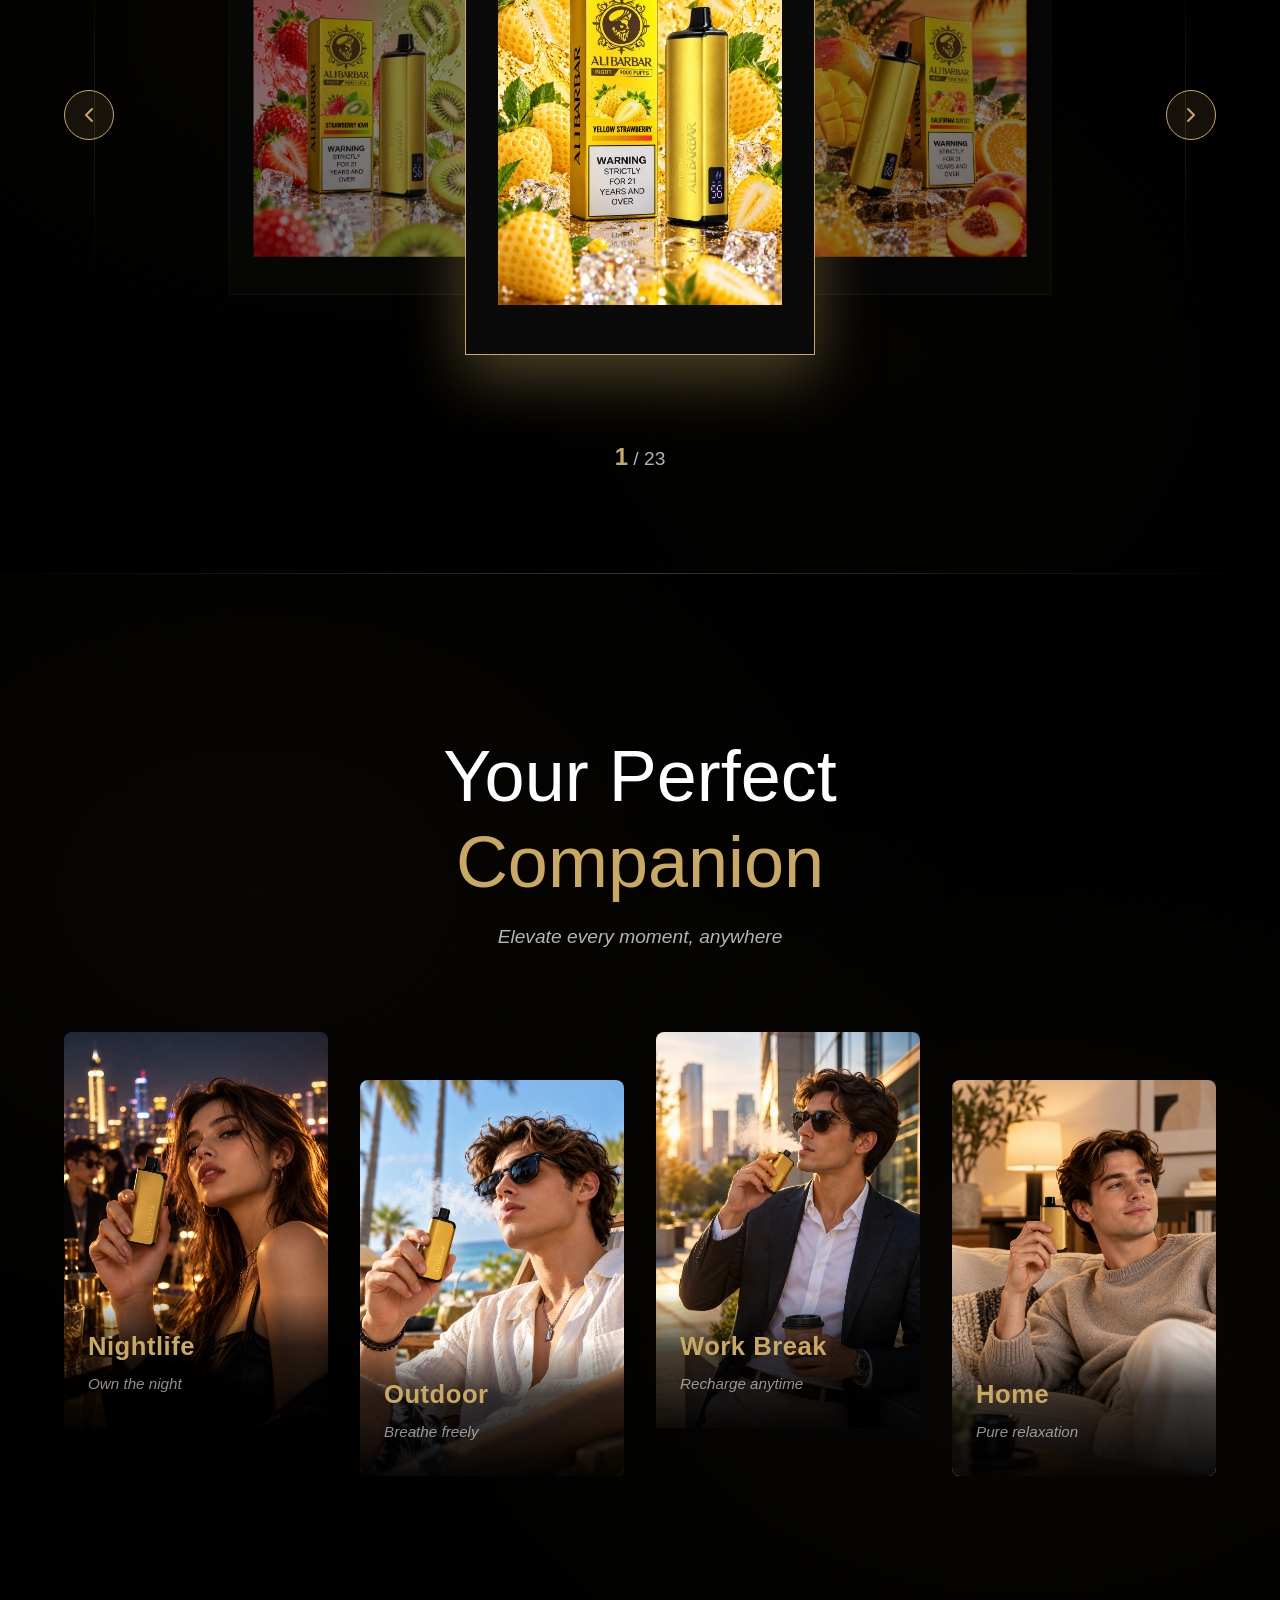
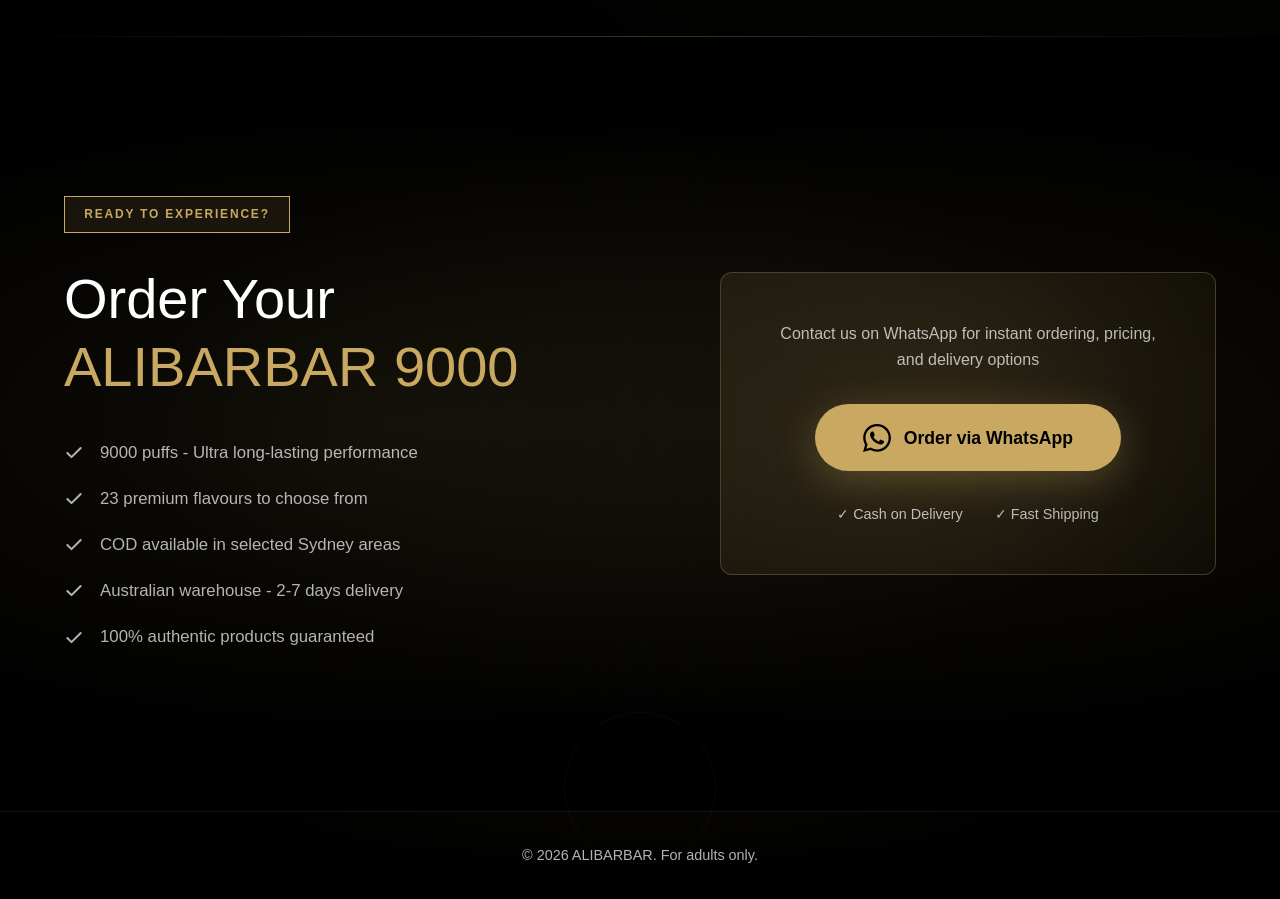
==== commit 6466f5ad: "redesign: particles flow and form text shape directly Golden liquid particles flow from edges and co" ====
--- a/index.html
+++ b/index.html
@@ -13,18 +13,9 @@
     <script src="./script.js" defer></script>
   </head>
   <body>
-    <!-- 开场动画 - 液体粒子汇聚 -->
+    <!-- 开场动画 - 液体流动汇聚成文字 -->
     <div class="intro-screen" data-intro>
       <canvas id="liquid-canvas"></canvas>
-      <div class="intro-content">
-        <div class="intro-logo" data-intro-logo>
-          <img src="./assets/alibarbar-logo.svg" alt="ALIBARBAR">
-        </div>
-        <div class="intro-text" data-intro-text>
-          <span class="intro-brand">ALIBARBAR</span>
-          <span class="intro-model">9000</span>
-        </div>
-      </div>
     </div>
 
     <!-- 导航栏 -->
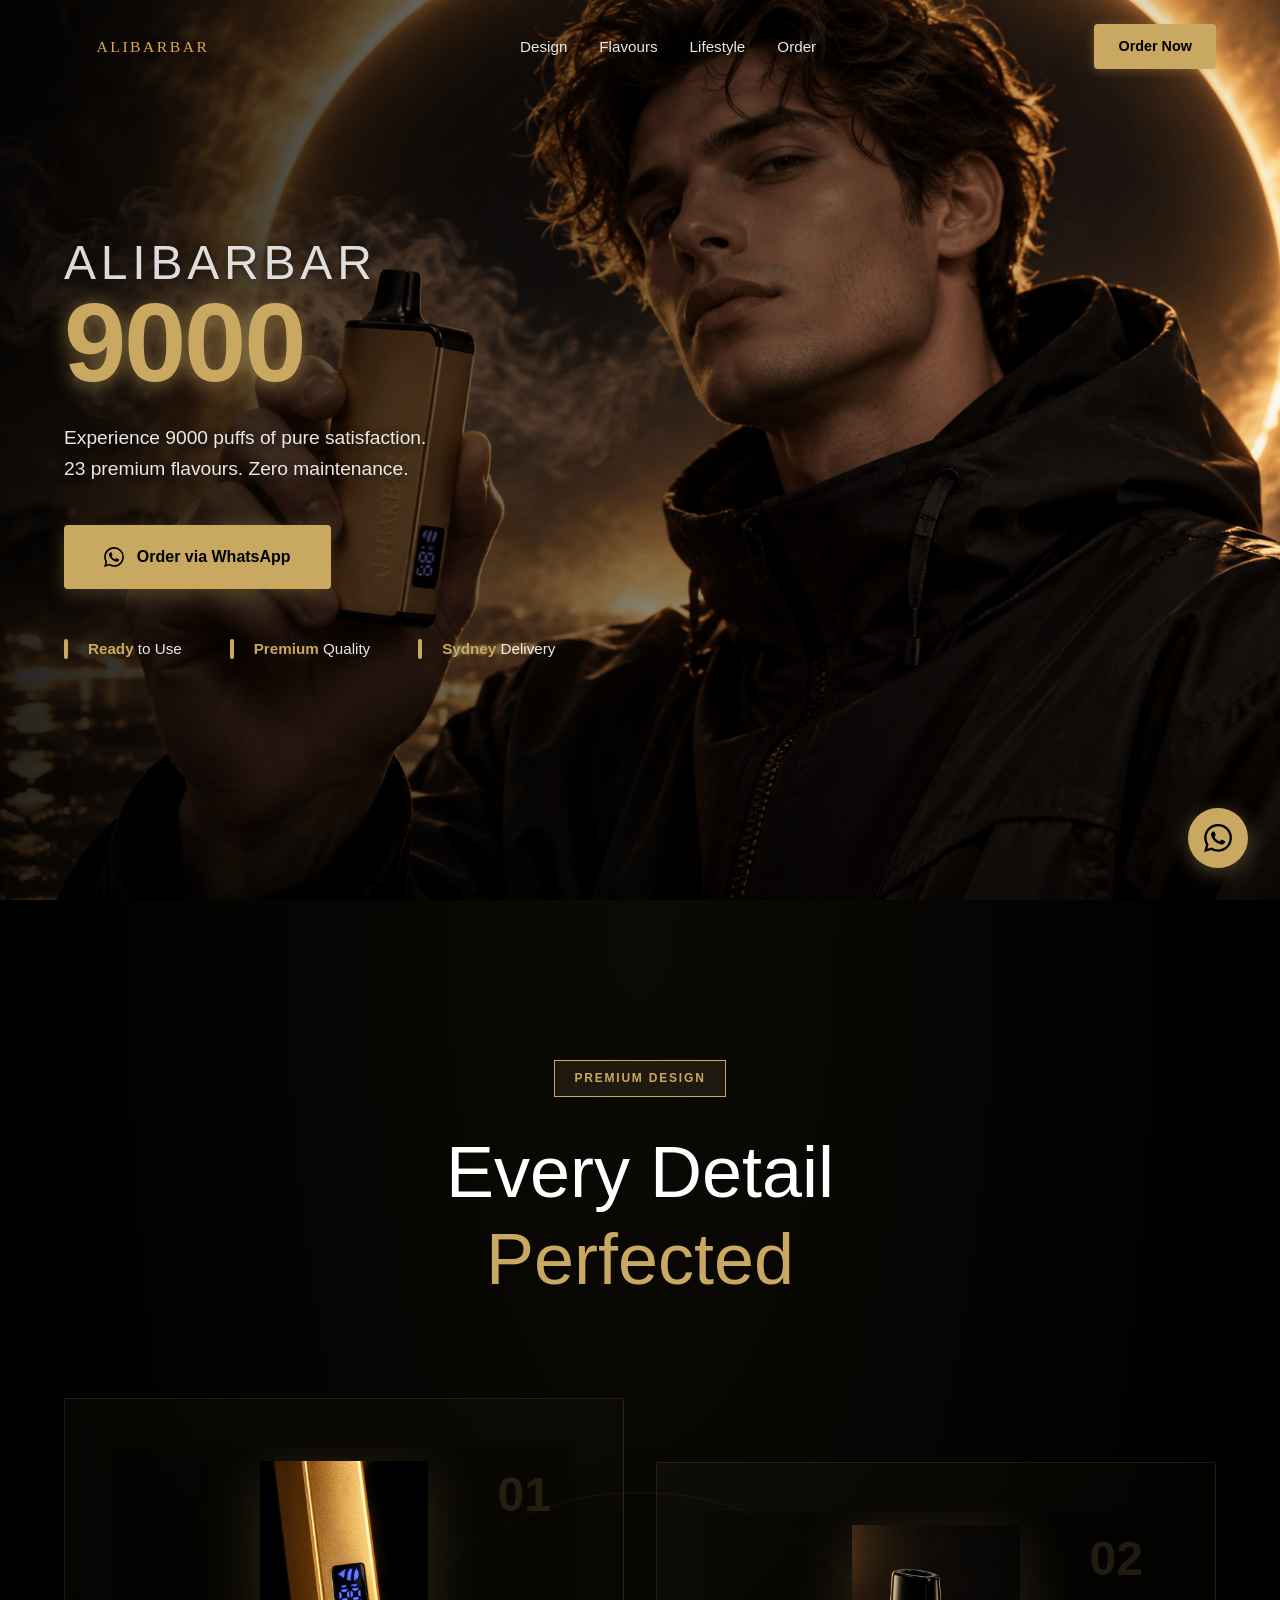
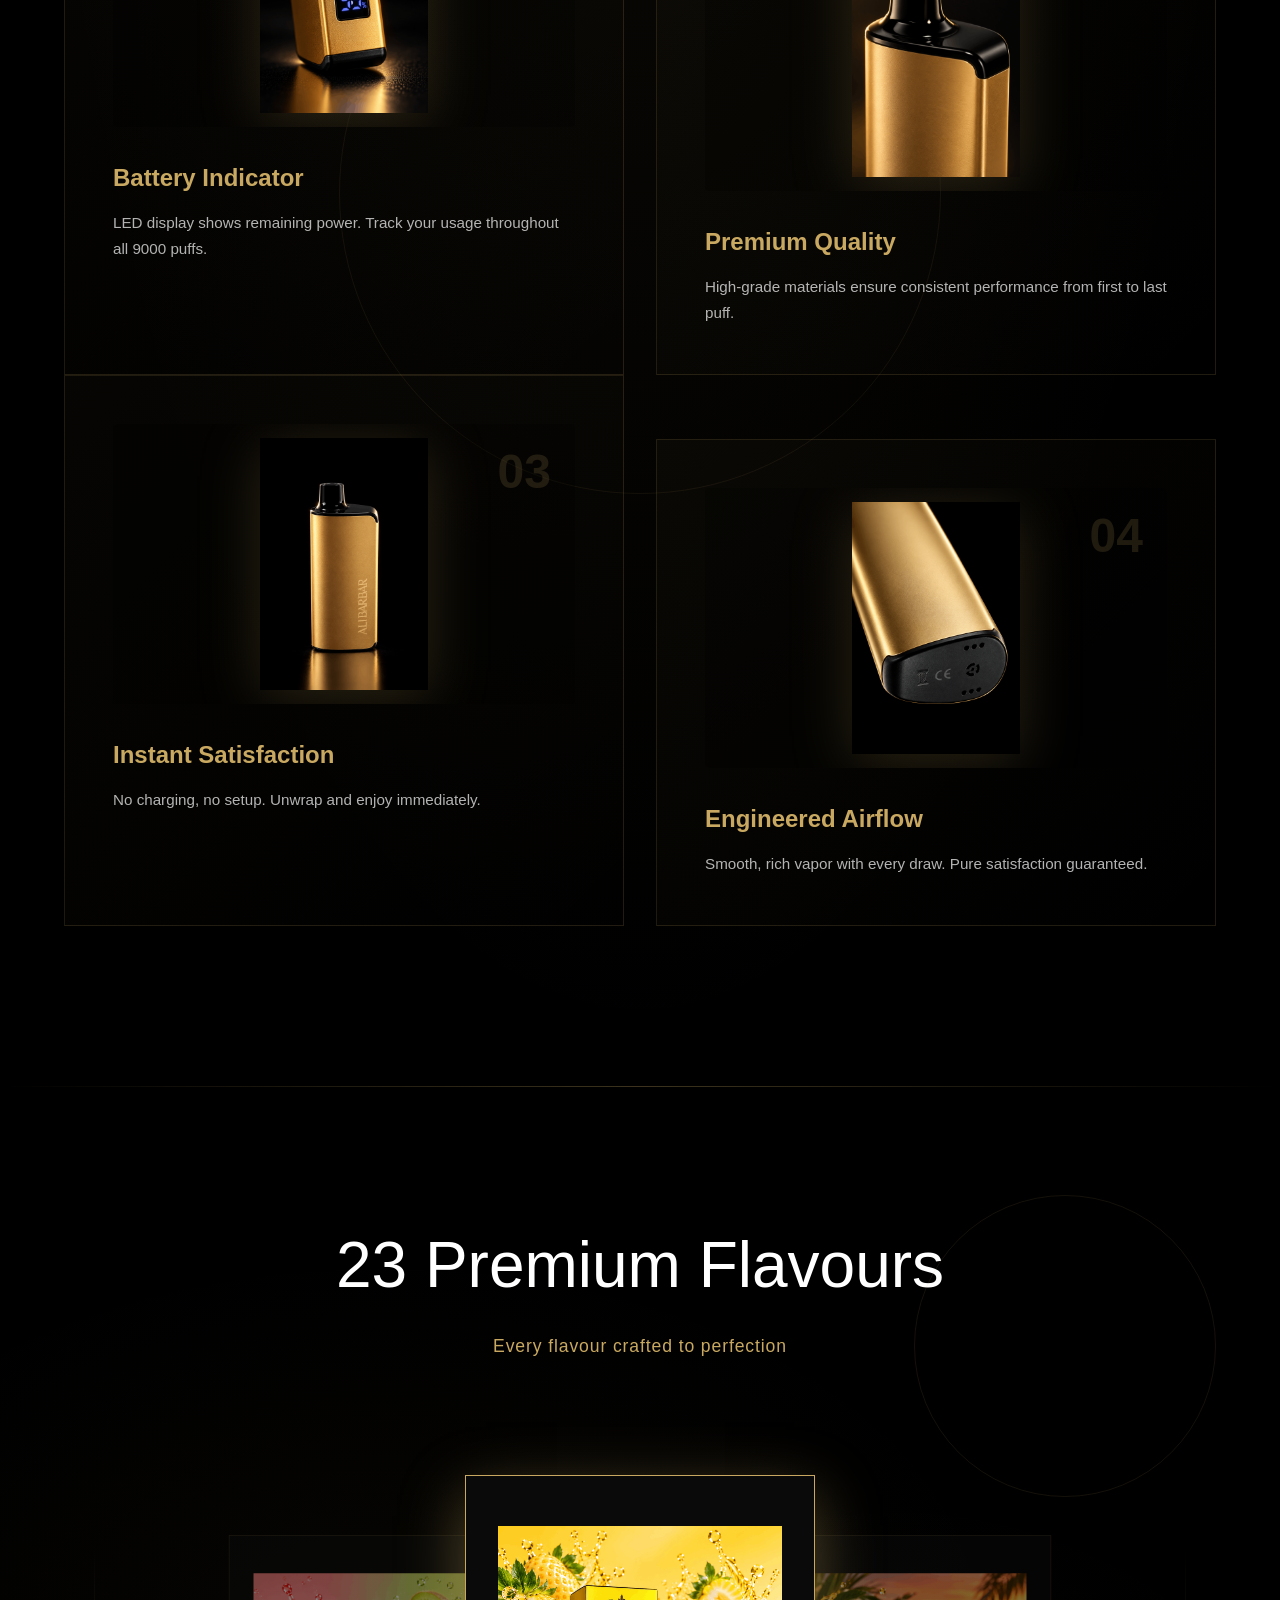
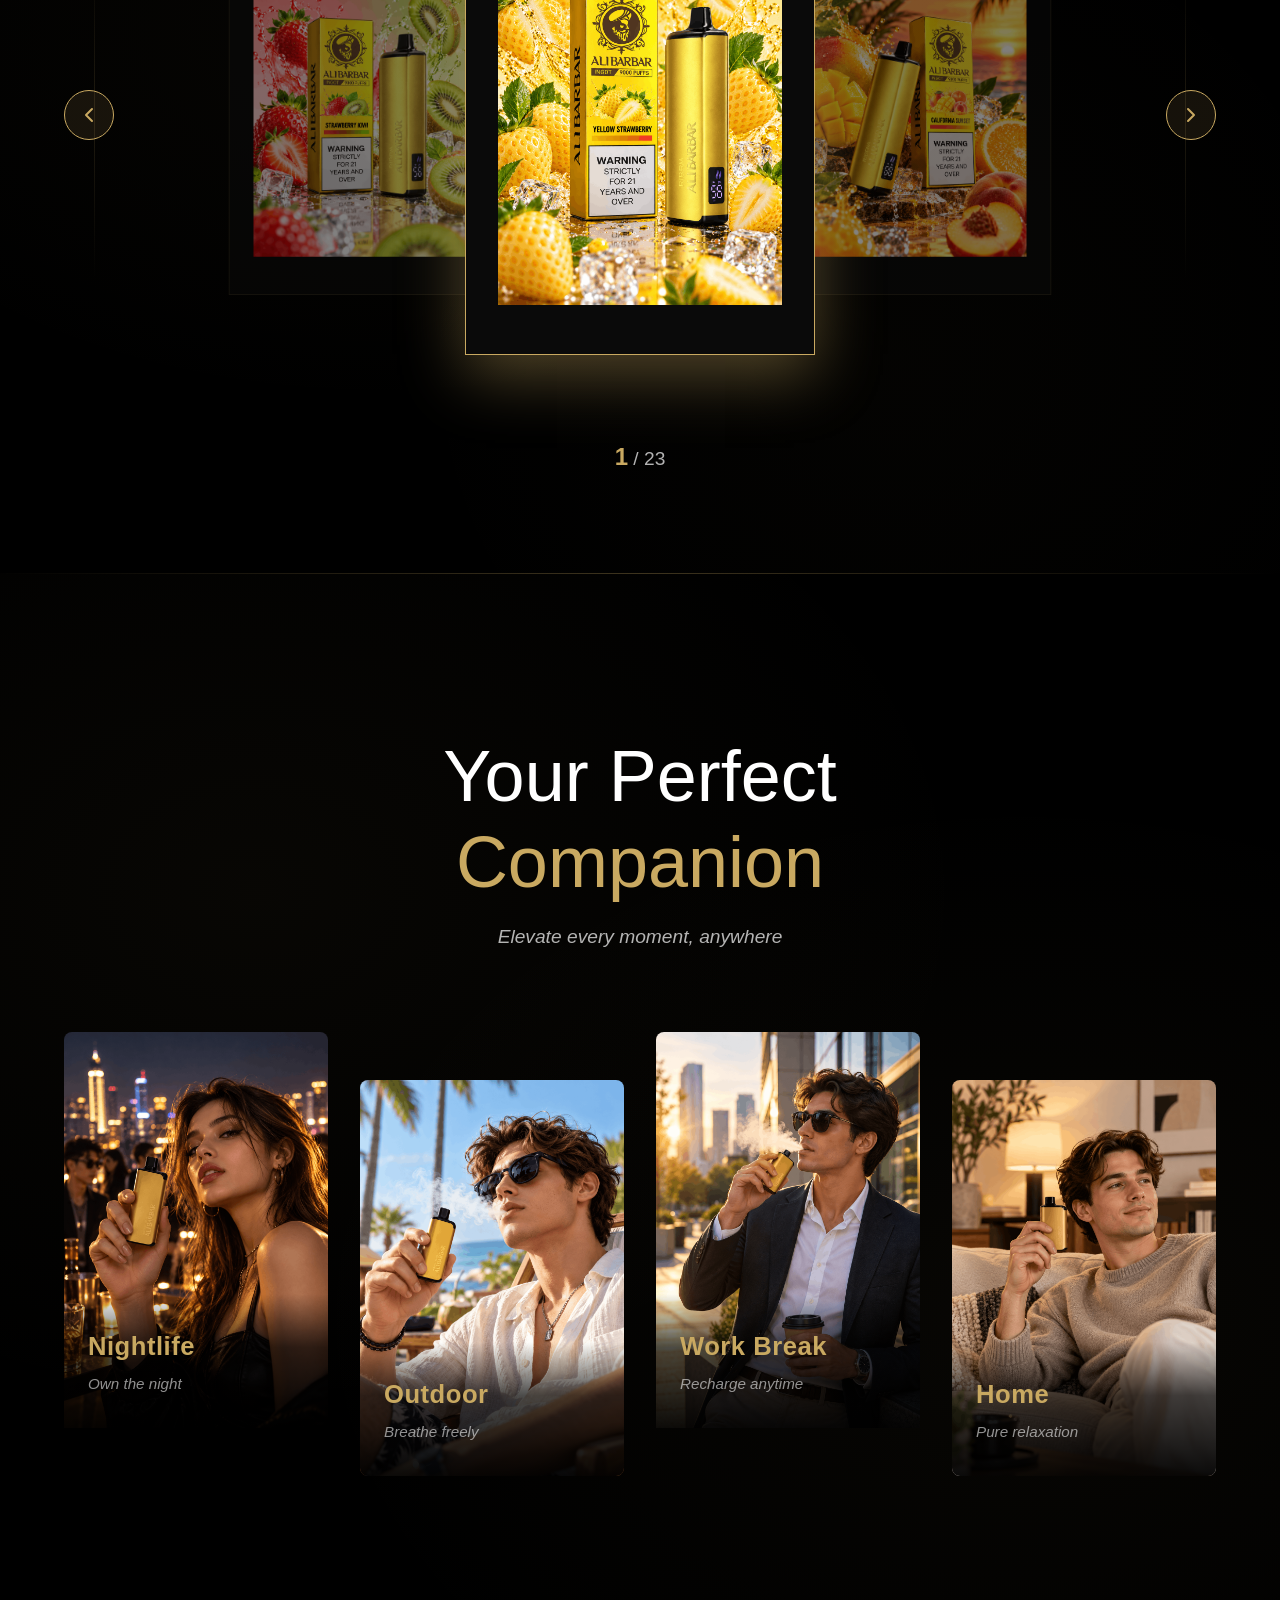
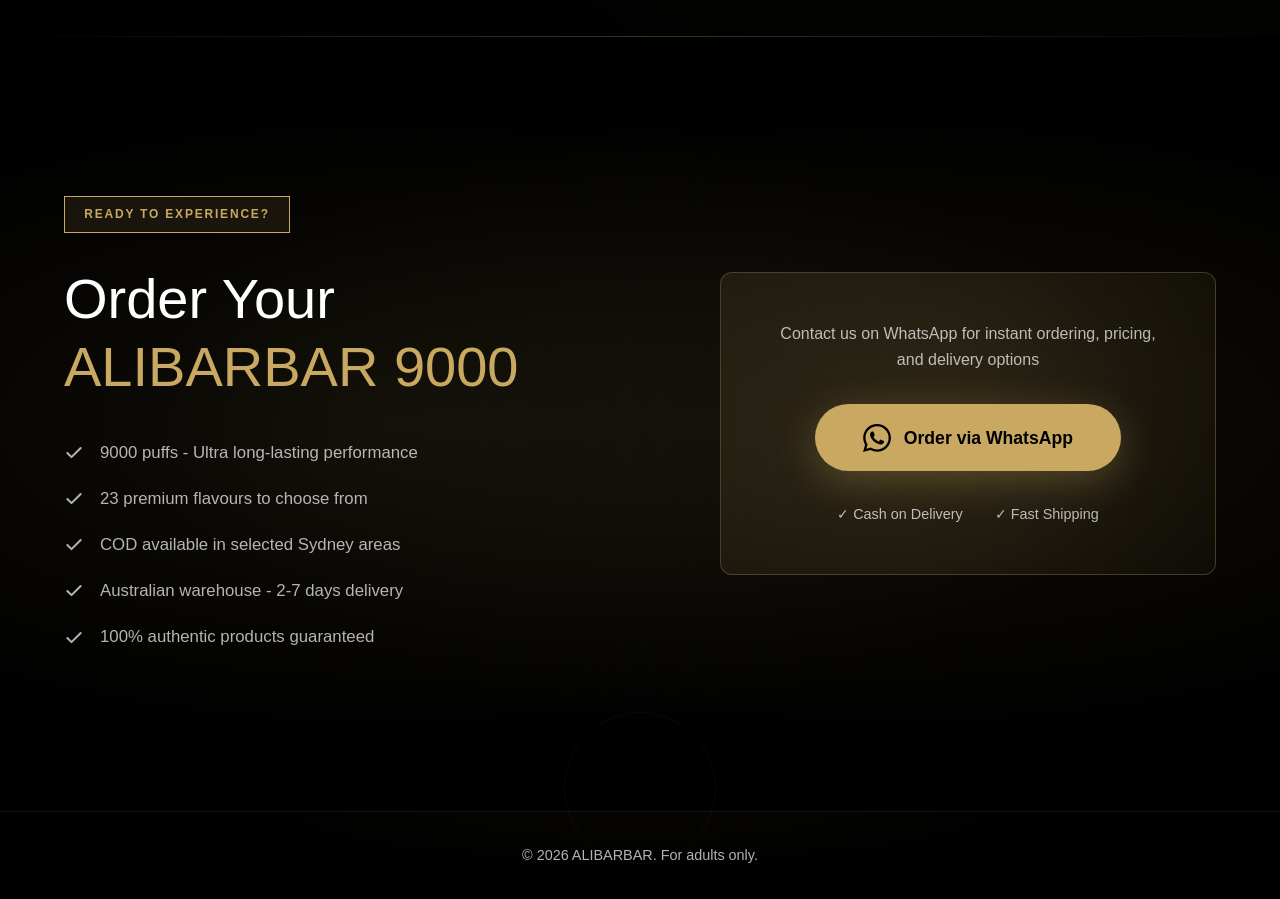
==== commit ca3879f3: "feat: add cinematic brand intro and compressed images" ====
--- a/index.html
+++ b/index.html
@@ -8,15 +8,27 @@
     <title>ALIBARBAR 9000</title>
     <link rel="icon" href="./assets/alibarbar-logo.svg" type="image/svg+xml">
     <link rel="stylesheet" href="./styles.css">
-    <script src="./liquid-intro.js"></script>
+    <link rel="preload" href="./brand-intro.css" as="style">
+    <link rel="stylesheet" href="./brand-intro.css" media="print" data-brand-intro-styles>
+    <script src="./brand-intro.js" defer></script>
     <script src="./effects.js"></script>
     <script src="./script.js" defer></script>
   </head>
   <body>
-    <!-- 开场动画 - 液体流动汇聚成文字 -->
-    <div class="intro-screen" data-intro>
-      <canvas id="liquid-canvas"></canvas>
-    </div>
+    <!-- 独立开场：改为 data-enabled="false" 即可关闭；无 JS 时模板不会显示。 -->
+    <template data-brand-intro-template data-enabled="true">
+      <div class="brand-intro" aria-hidden="true" hidden>
+        <div class="brand-intro__halo"></div>
+        <div class="brand-intro__line"></div>
+        <div class="brand-intro__curtain"></div>
+        <div class="brand-intro__signature">
+          <div class="brand-intro__wordmark">
+            <span>A</span><span>L</span><span>I</span><span>B</span><span>A</span><span>R</span><span>B</span><span>A</span><span>R</span>
+          </div>
+          <div class="brand-intro__model">9000</div>
+        </div>
+      </div>
+    </template>
 
     <!-- 导航栏 -->
     <header class="header" data-header>
--- a/styles.css
+++ b/styles.css
@@ -29,10 +29,6 @@
   overflow-x: hidden;
 }
 
-body.intro-active {
-  overflow: hidden;
-}
-
 img {
   max-width: 100%;
   display: block;
@@ -41,107 +37,6 @@
 a {
   text-decoration: none;
   color: inherit;
-}
-
-/* 开场动画 - 液体粒子汇聚 */
-.intro-screen {
-  position: fixed;
-  inset: 0;
-  z-index: 9999;
-  background: #000;
-  display: flex;
-  align-items: center;
-  justify-content: center;
-  overflow: hidden;
-  transition: opacity 0.8s ease, visibility 0.8s ease;
-}
-
-.intro-screen.ended {
-  opacity: 0;
-  visibility: hidden;
-  pointer-events: none;
-}
-
-#liquid-canvas {
-  position: absolute;
-  top: 0;
-  left: 0;
-  width: 100%;
-  height: 100%;
-  z-index: 1;
-}
-
-.intro-content {
-  position: relative;
-  text-align: center;
-  z-index: 2;
-  display: flex;
-  flex-direction: column;
-  align-items: center;
-  gap: 2rem;
-}
-
-.intro-logo {
-  opacity: 0;
-  transition: opacity 0.5s ease;
-}
-
-.intro-logo img {
-  width: 100px;
-  height: 100px;
-  filter: drop-shadow(0 0 30px rgba(201, 169, 97, 0.8));
-}
-
-.intro-text {
-  display: flex;
-  align-items: center;
-  gap: 1.5rem;
-  opacity: 0;
-  transition: opacity 0.5s ease;
-}
-
-.intro-brand {
-  font-size: 2.5rem;
-  font-weight: 300;
-  letter-spacing: 0.4em;
-  color: var(--gold);
-  text-shadow: 0 0 30px rgba(201, 169, 97, 0.6);
-}
-
-.intro-model {
-  font-size: 5rem;
-  font-weight: 900;
-  background: linear-gradient(135deg, var(--gold) 0%, #fff 50%, var(--gold) 100%);
-  background-size: 200% 200%;
-  -webkit-background-clip: text;
-  -webkit-text-fill-color: transparent;
-  background-clip: text;
-  letter-spacing: 0.2em;
-  filter: drop-shadow(0 0 40px rgba(201, 169, 97, 0.6));
-}
-
-.intro-video {
-  display: none;
-}
-
-@media (max-width: 768px) {
-  .intro-logo img {
-    width: 70px;
-    height: 70px;
-  }
-
-  .intro-brand {
-    font-size: 1.5rem;
-    letter-spacing: 0.2em;
-  }
-
-  .intro-model {
-    font-size: 3rem;
-  }
-
-  .intro-text {
-    gap: 1rem;
-  }
 }
 
 /* 导航栏 */
@@ -158,8 +53,7 @@
   display: flex;
   align-items: center;
   justify-content: space-between;
-  opacity: 0;
-  transition: opacity 0.5s ease 0.3s, background 0.3s ease, backdrop-filter 0.3s ease;
+  transition: background 0.3s ease, backdrop-filter 0.3s ease;
 }
 
 /* 滚动后添加背景 */
@@ -167,10 +61,6 @@
   background: rgba(10, 10, 10, 0.95);
   backdrop-filter: blur(10px);
   border-bottom: 1px solid rgba(201, 169, 97, 0.1);
-}
-
-body:not(.intro-active) .header {
-  opacity: 1;
 }
 
 .logo img {
@@ -248,7 +138,6 @@
 .hero-bg-video {
   display: none;
 }
-}
 
 .hero-bg-video.loaded {
   opacity: 1;
@@ -267,14 +156,6 @@
   width: 100%;
   max-width: 1400px;
   margin: 0 auto;
-  opacity: 0;
-  transform: translateY(20px);
-  transition: opacity 0.8s ease 0.5s, transform 0.8s ease 0.5s;
-}
-
-body:not(.intro-active) .hero-content {
-  opacity: 1;
-  transform: translateY(0);
 }
 
 .hero-left {
--- a/brand-intro.css
+++ b/brand-intro.css
@@ -0,0 +1,181 @@
+/* Cinematic Brand Intro: only transform and opacity are animated. */
+.brand-intro {
+  --intro-duration: 2.05s;
+  --intro-gold: #d6ae55;
+  --intro-background: #050505;
+  --intro-spread: 0.24em;
+  --intro-lift: 30px;
+  --intro-line-y: 96px;
+  position: fixed;
+  inset: 0;
+  z-index: 9999;
+  display: none;
+  overflow: hidden;
+  pointer-events: none;
+  user-select: none;
+  background: var(--intro-background);
+  color: var(--intro-gold);
+  opacity: 0;
+  isolation: isolate;
+}
+
+.brand-intro[hidden] { display: none !important; }
+
+.brand-intro.is-active {
+  display: grid;
+  place-items: center;
+  animation: brand-intro-exit var(--intro-duration) linear both;
+}
+
+.brand-intro__halo,
+.brand-intro__line,
+.brand-intro__curtain {
+  top: calc(50% + var(--intro-line-y));
+  position: absolute;
+  top: 50%;
+  left: 50%;
+  opacity: 0;
+  transform-origin: center;
+}
+
+.brand-intro__halo {
+  width: min(64vw, 700px);
+  height: min(40vw, 340px);
+  background: radial-gradient(ellipse, rgba(214, 174, 85, 0.13), rgba(214, 174, 85, 0.035) 38%, transparent 70%);
+  animation: brand-intro-halo var(--intro-duration) ease-out both;
+}
+
+.brand-intro__line {
+  width: min(66vw, 640px);
+  height: 1px;
+  background: linear-gradient(90deg, transparent, var(--intro-gold) 32%, #f4dfab 50%, var(--intro-gold) 68%, transparent);
+  animation: brand-intro-line var(--intro-duration) cubic-bezier(0.22, 0.61, 0.36, 1) both;
+}
+
+.brand-intro__curtain {
+  width: 120vw;
+  height: 100vh;
+  background: radial-gradient(ellipse, rgba(214, 174, 85, 0.12), rgba(214, 174, 85, 0.04) 42%, transparent 72%);
+  animation: brand-intro-curtain var(--intro-duration) ease-out both;
+}
+
+.brand-intro__signature {
+  position: relative;
+  display: flex;
+  flex-direction: column;
+  align-items: center;
+  gap: 16px;
+  padding: 24px;
+  line-height: 1;
+  font-family: Arial, Helvetica, sans-serif;
+  font-weight: 300;
+}
+
+.brand-intro__wordmark {
+  display: flex;
+  gap: 0.18em;
+  font-size: clamp(22px, 3.2vw, 46px);
+  white-space: nowrap;
+  opacity: 0;
+  animation: brand-intro-wordmark var(--intro-duration) cubic-bezier(0.22, 0.61, 0.36, 1) both;
+}
+
+.brand-intro__wordmark span {
+  display: block;
+  animation: brand-intro-spacing var(--intro-duration) cubic-bezier(0.22, 0.61, 0.36, 1) both;
+}
+
+.brand-intro__wordmark span:nth-child(1) { --intro-offset: -4; }
+.brand-intro__wordmark span:nth-child(2) { --intro-offset: -3; }
+.brand-intro__wordmark span:nth-child(3) { --intro-offset: -2; }
+.brand-intro__wordmark span:nth-child(4) { --intro-offset: -1; }
+.brand-intro__wordmark span:nth-child(5) { --intro-offset: 0; }
+.brand-intro__wordmark span:nth-child(6) { --intro-offset: 1; }
+.brand-intro__wordmark span:nth-child(7) { --intro-offset: 2; }
+.brand-intro__wordmark span:nth-child(8) { --intro-offset: 3; }
+.brand-intro__wordmark span:nth-child(9) { --intro-offset: 4; }
+
+.brand-intro__model {
+  position: relative;
+  font-size: clamp(58px, 7.6vw, 108px);
+  font-weight: 300;
+  letter-spacing: 0.06em;
+  padding-left: 0.06em;
+  opacity: 0;
+  animation: brand-intro-model var(--intro-duration) cubic-bezier(0.22, 0.61, 0.36, 1) both;
+}
+
+.brand-intro__model::after {
+  content: '9000';
+  position: absolute;
+  inset: 0;
+  padding-left: inherit;
+  color: #ffedbf;
+  opacity: 0;
+  animation: brand-intro-highlight var(--intro-duration) ease-out both;
+}
+
+/* 0–0.3s line; 0.3–0.9s wordmark; 0.9–1.45s model; 1.45–2.05s reveal. */
+@keyframes brand-intro-exit {
+  0%, 72% { opacity: 1; }
+  100% { opacity: 0; }
+}
+
+@keyframes brand-intro-halo {
+  0% { opacity: 0; transform: translate(-50%, -50%) scale(0.7); }
+  18%, 68% { opacity: 1; transform: translate(-50%, -50%) scale(1); }
+  100% { opacity: 0; transform: translate(-50%, -50%) scale(1.1); }
+}
+
+@keyframes brand-intro-line {
+  0% { opacity: 0; transform: translate(-50%, -50%) scaleX(0.025); }
+  14% { opacity: 0.85; transform: translate(-50%, -50%) scaleX(0.6); }
+  35%, 69% { opacity: 0.4; transform: translate(-50%, var(--intro-line-y)) scaleX(0.6); }
+  83% { opacity: 0.65; transform: translate(-50%, var(--intro-line-y)) scaleX(3.5); }
+  100% { opacity: 0; transform: translate(-50%, var(--intro-line-y)) scaleX(4); }
+}
+
+@keyframes brand-intro-wordmark {
+  0%, 14% { opacity: 0; transform: translateY(var(--intro-lift)); }
+  38%, 42% { opacity: 1; transform: translateY(var(--intro-lift)); }
+  61%, 78% { opacity: 1; transform: translateY(0); }
+  100% { opacity: 0; transform: translateY(-5px); }
+}
+
+@keyframes brand-intro-spacing {
+  0%, 14% { transform: translateX(calc(var(--intro-offset) * var(--intro-spread))); }
+  43%, 100% { transform: translateX(0); }
+}
+
+@keyframes brand-intro-model {
+  0%, 41% { opacity: 0; transform: translateY(22px); }
+  62%, 79% { opacity: 1; transform: translateY(0); }
+  100% { opacity: 0; transform: translateY(-5px); }
+}
+
+@keyframes brand-intro-highlight {
+  0%, 53% { opacity: 0; }
+  62% { opacity: 0.8; }
+  73%, 100% { opacity: 0; }
+}
+
+@keyframes brand-intro-curtain {
+  0%, 68% { opacity: 0; transform: translate(-50%, -50%) scale(0.025, 0.005); }
+  78% { opacity: 1; transform: translate(-50%, -50%) scale(1, 0.18); }
+  100% { opacity: 0; transform: translate(-50%, -50%) scale(1.1, 1); }
+}
+
+@media (max-width: 768px) {
+  .brand-intro { --intro-spread: 0.14em; --intro-lift: 22px; --intro-line-y: 68px; }
+  .brand-intro__signature { gap: 14px; }
+  .brand-intro__halo { display: none; }
+  .brand-intro__curtain {
+    height: 60vh;
+    background: radial-gradient(ellipse, rgba(214, 174, 85, 0.07), transparent 68%);
+  }
+}
+
+@media (prefers-reduced-motion: reduce) {
+  .brand-intro.is-active { display: none !important; animation: none !important; }
+  .brand-intro *, .brand-intro *::after { animation: none !important; }
+}
--- a/brand-intro.css
+++ b/brand-intro.css
@@ -0,0 +1,181 @@
+/* Cinematic Brand Intro: only transform and opacity are animated. */
+.brand-intro {
+  --intro-duration: 2.05s;
+  --intro-gold: #d6ae55;
+  --intro-background: #050505;
+  --intro-spread: 0.24em;
+  --intro-lift: 30px;
+  --intro-line-y: 96px;
+  position: fixed;
+  inset: 0;
+  z-index: 9999;
+  display: none;
+  overflow: hidden;
+  pointer-events: none;
+  user-select: none;
+  background: var(--intro-background);
+  color: var(--intro-gold);
+  opacity: 0;
+  isolation: isolate;
+}
+
+.brand-intro[hidden] { display: none !important; }
+
+.brand-intro.is-active {
+  display: grid;
+  place-items: center;
+  animation: brand-intro-exit var(--intro-duration) linear both;
+}
+
+.brand-intro__halo,
+.brand-intro__line,
+.brand-intro__curtain {
+  top: calc(50% + var(--intro-line-y));
+  position: absolute;
+  top: 50%;
+  left: 50%;
+  opacity: 0;
+  transform-origin: center;
+}
+
+.brand-intro__halo {
+  width: min(64vw, 700px);
+  height: min(40vw, 340px);
+  background: radial-gradient(ellipse, rgba(214, 174, 85, 0.13), rgba(214, 174, 85, 0.035) 38%, transparent 70%);
+  animation: brand-intro-halo var(--intro-duration) ease-out both;
+}
+
+.brand-intro__line {
+  width: min(66vw, 640px);
+  height: 1px;
+  background: linear-gradient(90deg, transparent, var(--intro-gold) 32%, #f4dfab 50%, var(--intro-gold) 68%, transparent);
+  animation: brand-intro-line var(--intro-duration) cubic-bezier(0.22, 0.61, 0.36, 1) both;
+}
+
+.brand-intro__curtain {
+  width: 120vw;
+  height: 100vh;
+  background: radial-gradient(ellipse, rgba(214, 174, 85, 0.12), rgba(214, 174, 85, 0.04) 42%, transparent 72%);
+  animation: brand-intro-curtain var(--intro-duration) ease-out both;
+}
+
+.brand-intro__signature {
+  position: relative;
+  display: flex;
+  flex-direction: column;
+  align-items: center;
+  gap: 16px;
+  padding: 24px;
+  line-height: 1;
+  font-family: Arial, Helvetica, sans-serif;
+  font-weight: 300;
+}
+
+.brand-intro__wordmark {
+  display: flex;
+  gap: 0.18em;
+  font-size: clamp(22px, 3.2vw, 46px);
+  white-space: nowrap;
+  opacity: 0;
+  animation: brand-intro-wordmark var(--intro-duration) cubic-bezier(0.22, 0.61, 0.36, 1) both;
+}
+
+.brand-intro__wordmark span {
+  display: block;
+  animation: brand-intro-spacing var(--intro-duration) cubic-bezier(0.22, 0.61, 0.36, 1) both;
+}
+
+.brand-intro__wordmark span:nth-child(1) { --intro-offset: -4; }
+.brand-intro__wordmark span:nth-child(2) { --intro-offset: -3; }
+.brand-intro__wordmark span:nth-child(3) { --intro-offset: -2; }
+.brand-intro__wordmark span:nth-child(4) { --intro-offset: -1; }
+.brand-intro__wordmark span:nth-child(5) { --intro-offset: 0; }
+.brand-intro__wordmark span:nth-child(6) { --intro-offset: 1; }
+.brand-intro__wordmark span:nth-child(7) { --intro-offset: 2; }
+.brand-intro__wordmark span:nth-child(8) { --intro-offset: 3; }
+.brand-intro__wordmark span:nth-child(9) { --intro-offset: 4; }
+
+.brand-intro__model {
+  position: relative;
+  font-size: clamp(58px, 7.6vw, 108px);
+  font-weight: 300;
+  letter-spacing: 0.06em;
+  padding-left: 0.06em;
+  opacity: 0;
+  animation: brand-intro-model var(--intro-duration) cubic-bezier(0.22, 0.61, 0.36, 1) both;
+}
+
+.brand-intro__model::after {
+  content: '9000';
+  position: absolute;
+  inset: 0;
+  padding-left: inherit;
+  color: #ffedbf;
+  opacity: 0;
+  animation: brand-intro-highlight var(--intro-duration) ease-out both;
+}
+
+/* 0–0.3s line; 0.3–0.9s wordmark; 0.9–1.45s model; 1.45–2.05s reveal. */
+@keyframes brand-intro-exit {
+  0%, 72% { opacity: 1; }
+  100% { opacity: 0; }
+}
+
+@keyframes brand-intro-halo {
+  0% { opacity: 0; transform: translate(-50%, -50%) scale(0.7); }
+  18%, 68% { opacity: 1; transform: translate(-50%, -50%) scale(1); }
+  100% { opacity: 0; transform: translate(-50%, -50%) scale(1.1); }
+}
+
+@keyframes brand-intro-line {
+  0% { opacity: 0; transform: translate(-50%, -50%) scaleX(0.025); }
+  14% { opacity: 0.85; transform: translate(-50%, -50%) scaleX(0.6); }
+  35%, 69% { opacity: 0.4; transform: translate(-50%, var(--intro-line-y)) scaleX(0.6); }
+  83% { opacity: 0.65; transform: translate(-50%, var(--intro-line-y)) scaleX(3.5); }
+  100% { opacity: 0; transform: translate(-50%, var(--intro-line-y)) scaleX(4); }
+}
+
+@keyframes brand-intro-wordmark {
+  0%, 14% { opacity: 0; transform: translateY(var(--intro-lift)); }
+  38%, 42% { opacity: 1; transform: translateY(var(--intro-lift)); }
+  61%, 78% { opacity: 1; transform: translateY(0); }
+  100% { opacity: 0; transform: translateY(-5px); }
+}
+
+@keyframes brand-intro-spacing {
+  0%, 14% { transform: translateX(calc(var(--intro-offset) * var(--intro-spread))); }
+  43%, 100% { transform: translateX(0); }
+}
+
+@keyframes brand-intro-model {
+  0%, 41% { opacity: 0; transform: translateY(22px); }
+  62%, 79% { opacity: 1; transform: translateY(0); }
+  100% { opacity: 0; transform: translateY(-5px); }
+}
+
+@keyframes brand-intro-highlight {
+  0%, 53% { opacity: 0; }
+  62% { opacity: 0.8; }
+  73%, 100% { opacity: 0; }
+}
+
+@keyframes brand-intro-curtain {
+  0%, 68% { opacity: 0; transform: translate(-50%, -50%) scale(0.025, 0.005); }
+  78% { opacity: 1; transform: translate(-50%, -50%) scale(1, 0.18); }
+  100% { opacity: 0; transform: translate(-50%, -50%) scale(1.1, 1); }
+}
+
+@media (max-width: 768px) {
+  .brand-intro { --intro-spread: 0.14em; --intro-lift: 22px; --intro-line-y: 68px; }
+  .brand-intro__signature { gap: 14px; }
+  .brand-intro__halo { display: none; }
+  .brand-intro__curtain {
+    height: 60vh;
+    background: radial-gradient(ellipse, rgba(214, 174, 85, 0.07), transparent 68%);
+  }
+}
+
+@media (prefers-reduced-motion: reduce) {
+  .brand-intro.is-active { display: none !important; animation: none !important; }
+  .brand-intro *, .brand-intro *::after { animation: none !important; }
+}
